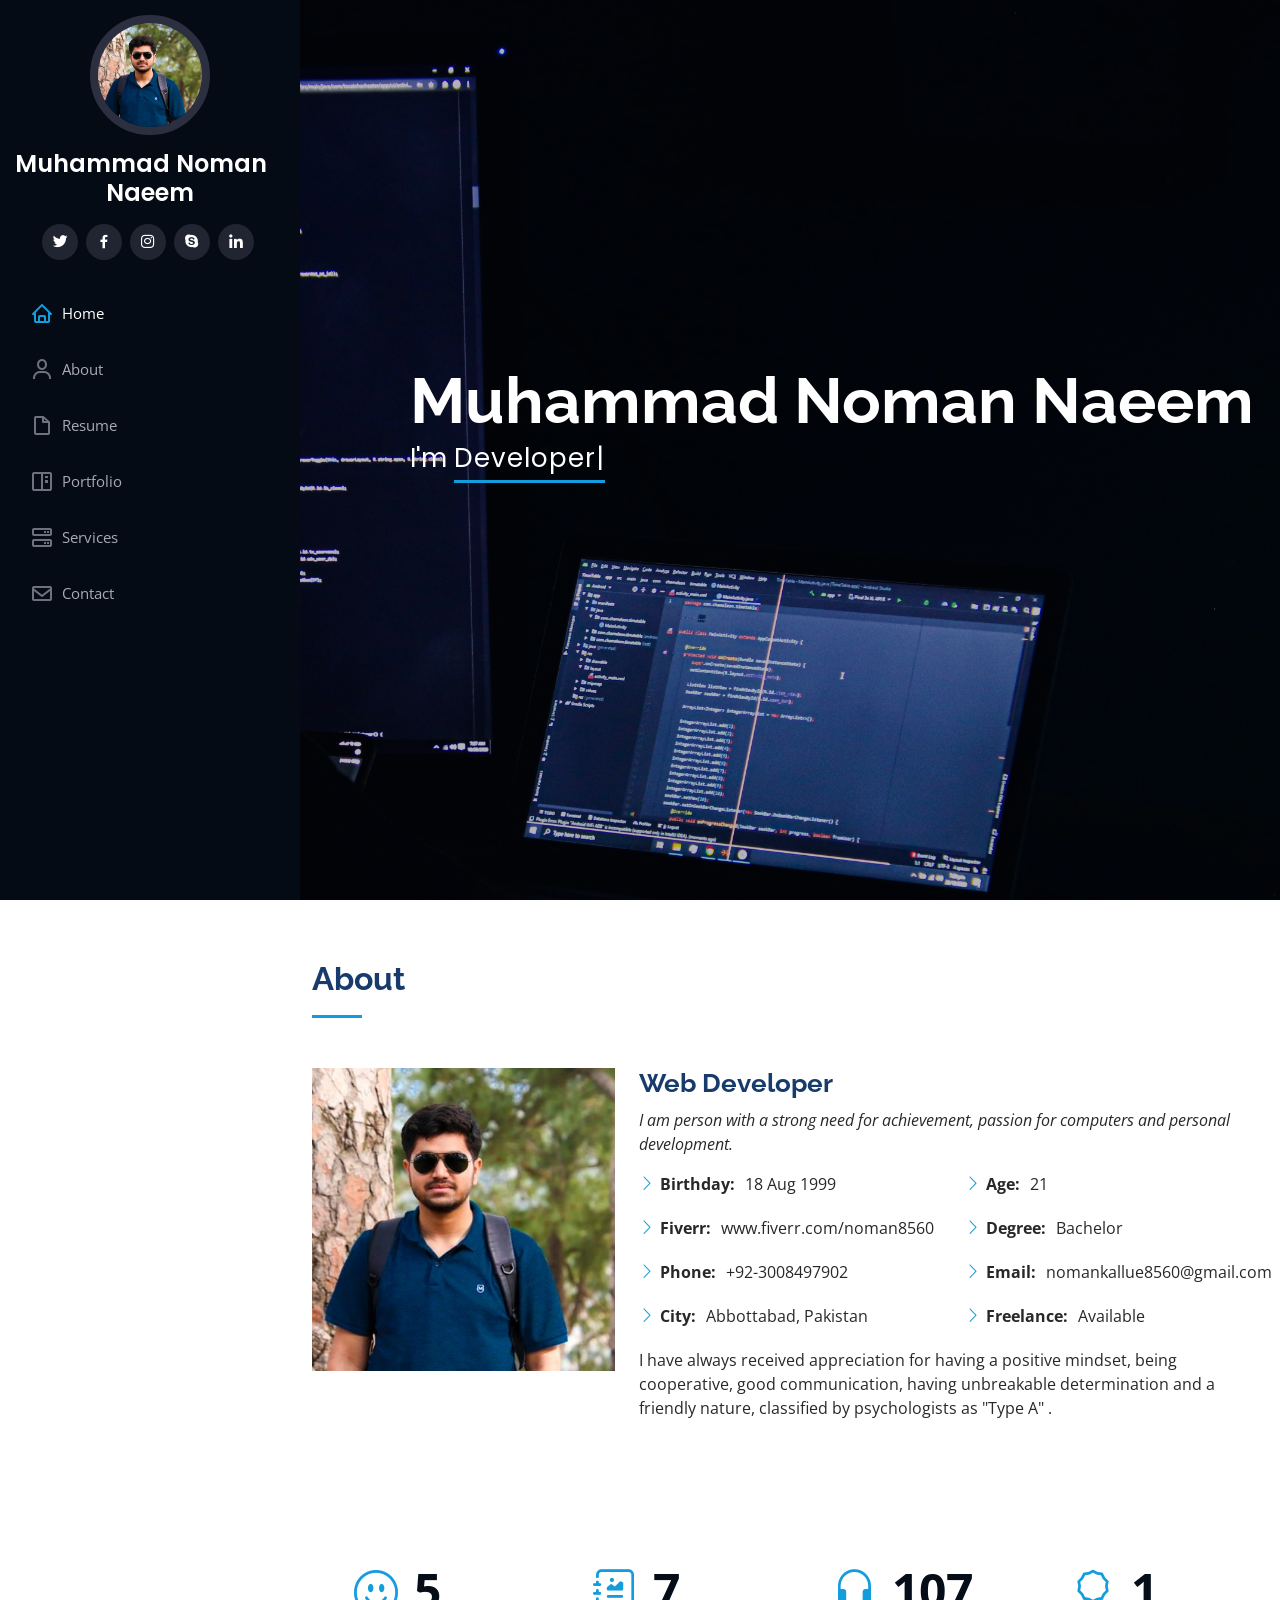
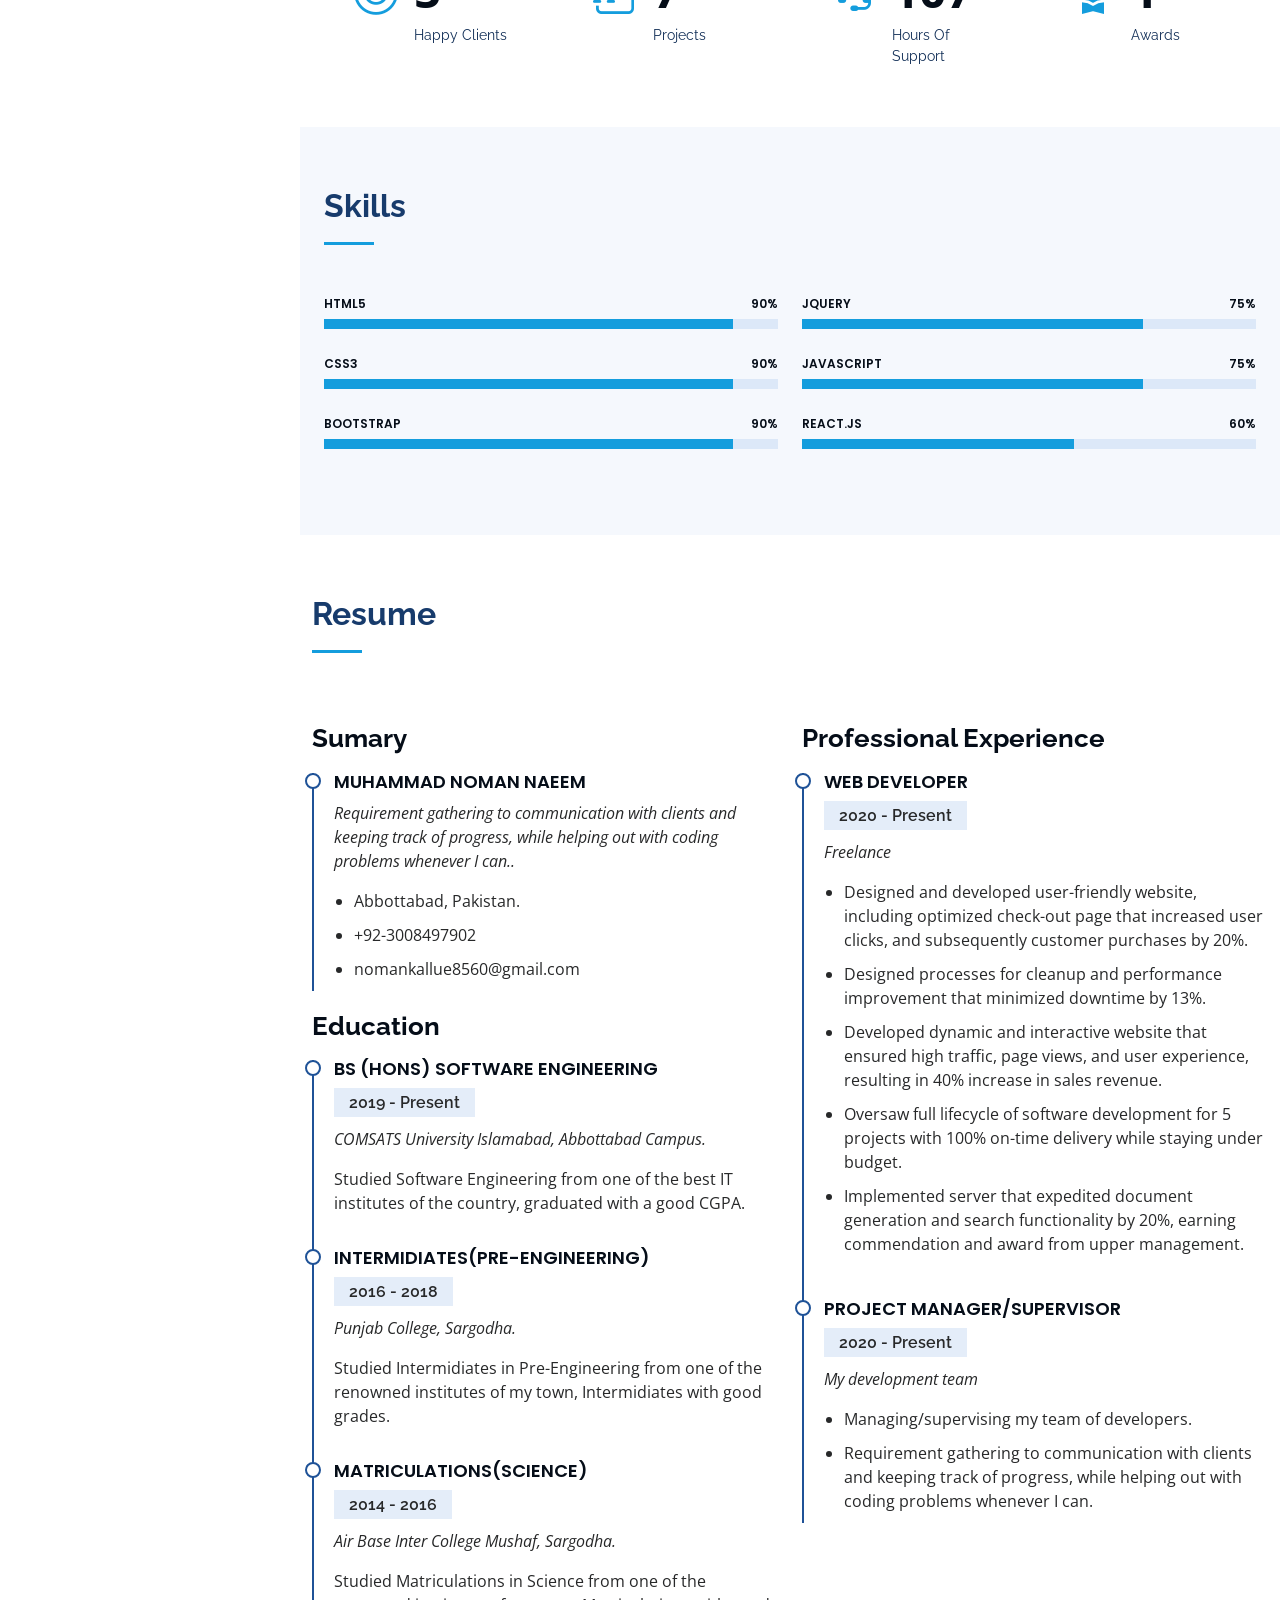
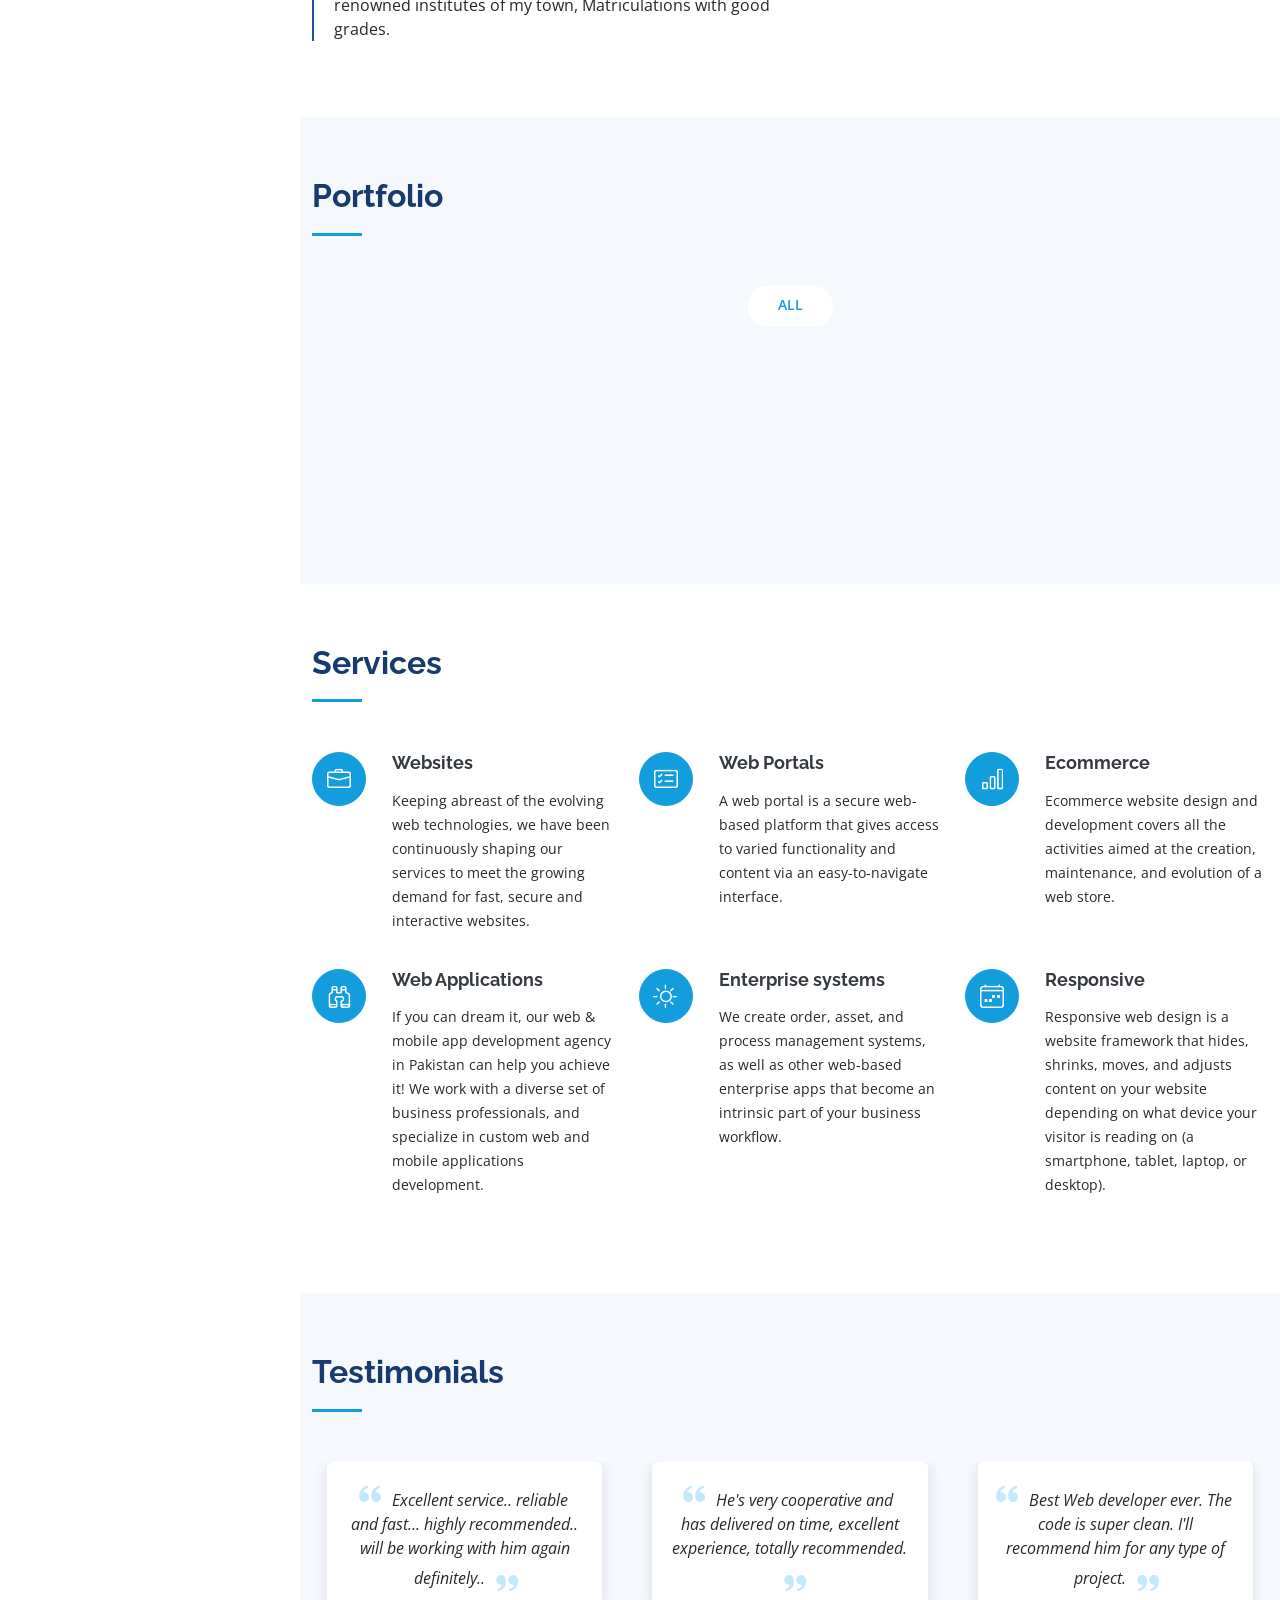
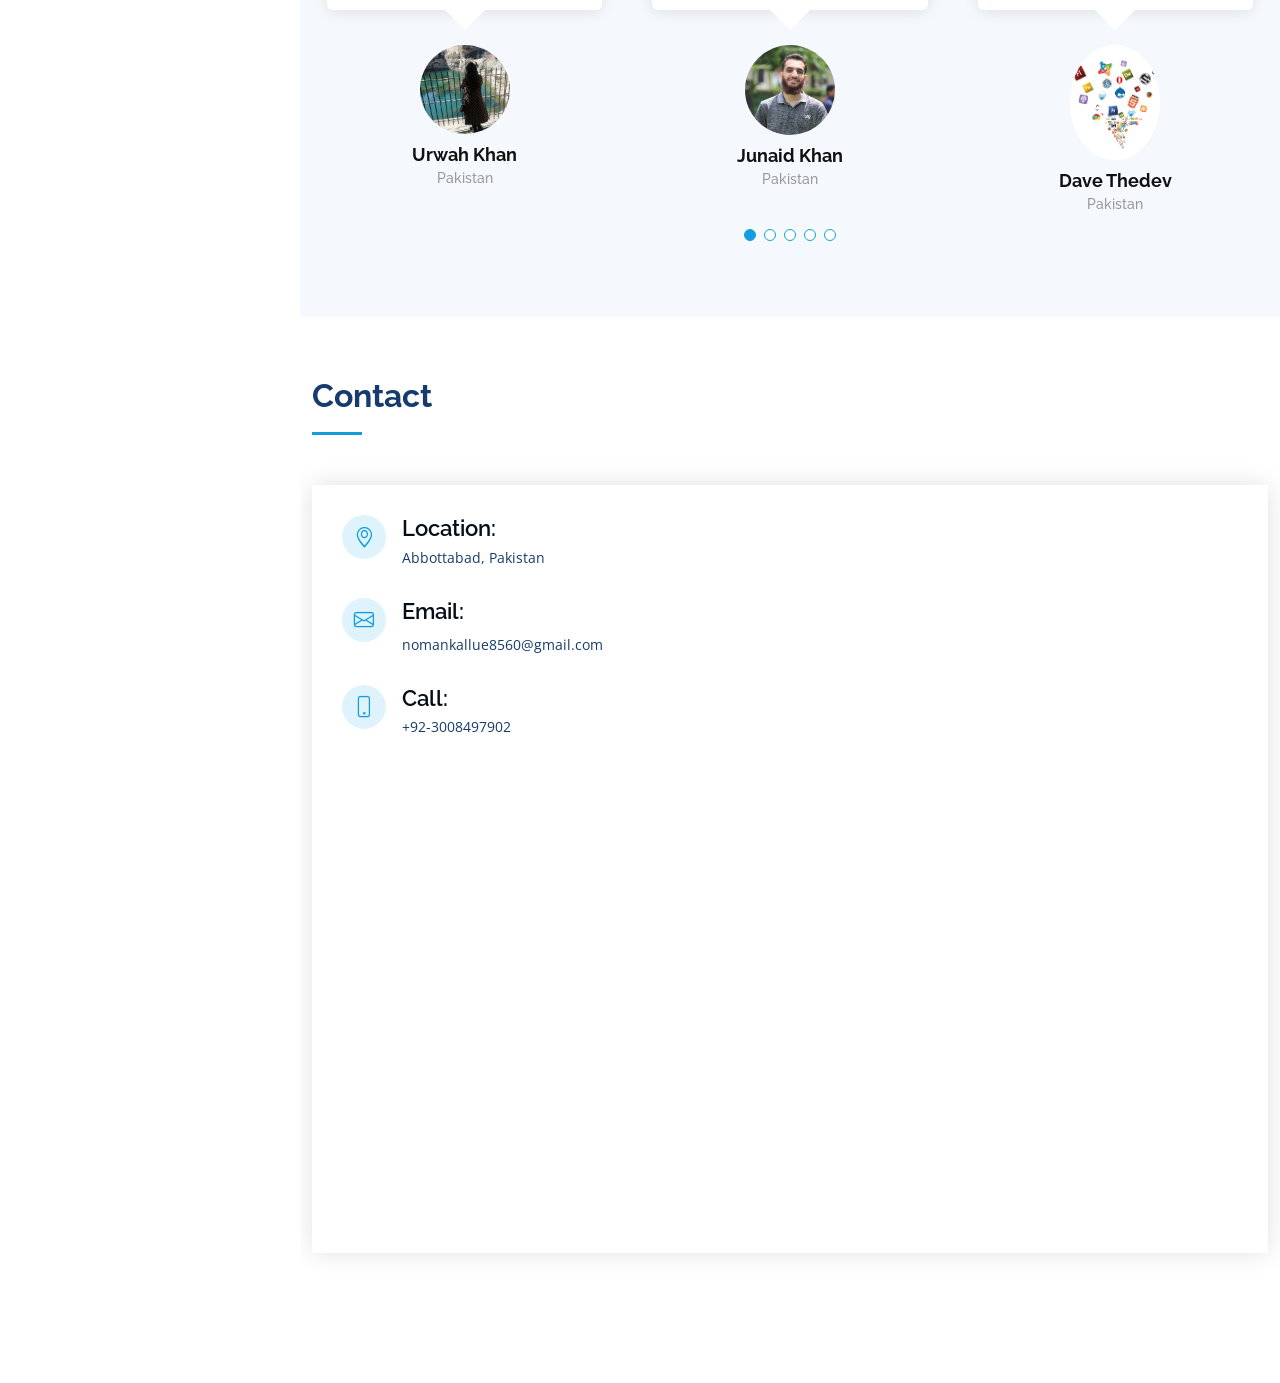
==== index.html @ ac36486e "Initial Stage" ====
<!DOCTYPE html>
<html lang="en">

<head>
  <meta charset="utf-8">
  <meta content="width=device-width, initial-scale=1.0" name="viewport">

  <title>Noman Portfolio</title>
  <meta content="" name="description">
  <meta content="" name="keywords">

  <!-- Favicons -->
  <link href="assets/img/profile-img.jpg" rel="icon">


  <!-- Google Fonts -->
  <link href="https://fonts.googleapis.com/css?family=Open+Sans:300,300i,400,400i,600,600i,700,700i|Raleway:300,300i,400,400i,500,500i,600,600i,700,700i|Poppins:300,300i,400,400i,500,500i,600,600i,700,700i" rel="stylesheet">

  <!-- Vendor CSS Files -->
  <link href="assets/vendor/aos/aos.css" rel="stylesheet">
  <link href="assets/vendor/bootstrap/css/bootstrap.min.css" rel="stylesheet">
  <link href="assets/vendor/bootstrap-icons/bootstrap-icons.css" rel="stylesheet">
  <link href="assets/vendor/boxicons/css/boxicons.min.css" rel="stylesheet">
  <link href="assets/vendor/glightbox/css/glightbox.min.css" rel="stylesheet">
  <link href="assets/vendor/swiper/swiper-bundle.min.css" rel="stylesheet">

  <!-- Template Main CSS File -->
  <link href="assets/css/style.css" rel="stylesheet">

  <!-- =======================================================
  * Template Name: iPortfolio - v3.1.0
  * Template URL: https://bootstrapmade.com/iportfolio-bootstrap-portfolio-websites-template/
  * Author: BootstrapMade.com
  * License: https://bootstrapmade.com/license/
  ======================================================== -->
</head>

<body>

  <!-- ======= Mobile nav toggle button ======= -->
  <i class="bi bi-list mobile-nav-toggle d-xl-none"></i>

  <!-- ======= Header ======= -->
  <header id="header">
    <div class="d-flex flex-column">

      <div class="profile">
        <img src="assets/img/profile-img.jpg" alt="" class="img-fluid rounded-circle">
        <h1 class="text-light"><a href="index.html">Muhammad Noman Naeem</a></h1>
        <div class="social-links mt-3 text-center">
          <a href="#" class="twitter"><i class="bx bxl-twitter"></i></a>
          <a href="#" class="facebook"><i class="bx bxl-facebook"></i></a>
          <a href="#" class="instagram"><i class="bx bxl-instagram"></i></a>
          <a href="#" class="google-plus"><i class="bx bxl-skype"></i></a>
          <a href="" class="linkedin"><i class="bx bxl-linkedin"></i></a>
        </div>
      </div>

      <nav id="navbar" class="nav-menu navbar">
        <ul>
          <li><a href="#hero" class="nav-link scrollto active"><i class="bx bx-home"></i> <span>Home</span></a></li>
          <li><a href="#about" class="nav-link scrollto"><i class="bx bx-user"></i> <span>About</span></a></li>
          <li><a href="#resume" class="nav-link scrollto"><i class="bx bx-file-blank"></i> <span>Resume</span></a></li>
          <li><a href="#portfolio" class="nav-link scrollto"><i class="bx bx-book-content"></i> <span>Portfolio</span></a></li>
          <li><a href="#services" class="nav-link scrollto"><i class="bx bx-server"></i> <span>Services</span></a></li>
          <li><a href="#contact" class="nav-link scrollto"><i class="bx bx-envelope"></i> <span>Contact</span></a></li>
        </ul>
      </nav><!-- .nav-menu -->
    </div>
  </header><!-- End Header -->

  <!-- ======= Hero Section ======= -->
  <section id="hero" class="d-flex flex-column justify-content-center align-items-center">
    <div id="mar" class="hero-container" data-aos="fade-in">
      <h1>Muhammad Noman Naeem</h1>
      <p>I'm <span class="typed" data-typed-items=" Developer,  Freelancer,  Designer"></span></p>
    </div>
  </section><!-- End Hero -->

  <main id="main">

    <!-- ======= About Section ======= -->
    <section id="about" class="about">
      <div class="container">

        <div class="section-title">
          <h2>About</h2>
          <p></p>
        </div>

        <div class="row">
          <div class="col-lg-4" data-aos="fade-right">
            <img src="assets/img/profile-img.jpg" class="img-fluid" alt="">
          </div>
          <div class="col-lg-8 pt-4 pt-lg-0 content" data-aos="fade-left">
            <h3> Web Developer</h3>
            <p class="fst-italic">
            I am person with a strong need for achievement, passion for computers and personal development.</p>
            <div class="row">
              <div class="col-lg-6">
                <ul>
                  <li><i class="bi bi-chevron-right"></i> <strong>Birthday:</strong> <span>18 Aug 1999</span></li>
                  <li><i class="bi bi-chevron-right"></i> <strong>Fiverr:</strong> <span>www.fiverr.com/noman8560</span></li>
                  <li><i class="bi bi-chevron-right"></i> <strong>Phone:</strong> <span>+92-3008497902</span></li>
                  <li><i class="bi bi-chevron-right"></i> <strong>City:</strong> <span>Abbottabad, Pakistan</span></li>
                </ul>
              </div>
              <div class="col-lg-6">
                <ul>
                  <li><i class="bi bi-chevron-right"></i> <strong>Age:</strong> <span>21</span></li>
                  <li><i class="bi bi-chevron-right"></i> <strong>Degree:</strong> <span>Bachelor</span></li>
                  <li><i class="bi bi-chevron-right"></i> <strong>Email:</strong> <span>nomankallue8560@gmail.com</span></li>
                  <li><i class="bi bi-chevron-right"></i> <strong>Freelance:</strong> <span>Available</span></li>
                </ul>
              </div>
            </div>
            <p>
            I have always received appreciation for having a positive mindset, being cooperative, good communication, having unbreakable determination and a friendly nature, classified by psychologists as "Type A" .</p>
          </div>
        </div>

      </div>
    </section><!-- End About Section -->

    <!-- ======= Facts Section ======= -->
    <section id="facts" class="facts">
      <div class="container">

        <!-- <div class="section-title">
          <h2>Facts</h2>
          <p>Magnam dolores commodi suscipit. Necessitatibus eius consequatur ex aliquid fuga eum quidem. Sit sint consectetur velit. Quisquam quos quisquam cupiditate. Et nemo qui impedit suscipit alias ea. Quia fugiat sit in iste officiis commodi quidem hic quas.</p>
        </div> -->

        <!-- ======= Counts ======= -->
  <div class="counts container">

    <div class="row">

      <div class="col-lg-3 col-md-6">
        <div class="count-box">
          <i class="bi bi-emoji-smile"></i>
          <span data-purecounter-start="0" data-purecounter-end="5" data-purecounter-duration="1" class="purecounter"></span>
          <p>Happy Clients</p>
        </div>
      </div>

      <div class="col-lg-3 col-md-6 mt-5 mt-md-0">
        <div class="count-box">
          <i class="bi bi-journal-richtext"></i>
          <span data-purecounter-start="0" data-purecounter-end="7" data-purecounter-duration="1" class="purecounter"></span>
          <p>Projects</p>
        </div>
      </div>

      <div class="col-lg-3 col-md-6 mt-5 mt-lg-0">
        <div class="count-box">
          <i class="bi bi-headset"></i>
          <span data-purecounter-start="0" data-purecounter-end="107" data-purecounter-duration="1" class="purecounter"></span>
          <p>Hours Of Support</p>
        </div>
      </div>

      <div class="col-lg-3 col-md-6 mt-5 mt-lg-0">
        <div class="count-box">
          <i class="bi bi-award"></i>
          <span data-purecounter-start="0" data-purecounter-end="1" data-purecounter-duration="1" class="purecounter"></span>
          <p>Awards</p>
        </div>
      </div>

    </div>

  </div><!-- End Counts -->

      </div>
    </section><!-- End Facts Section -->

    <!-- ======= Skills Section ======= -->
    <section id="skills" class="skills section-bg">
      <div class="container">


        <div class="skills container">

      <div class="section-title">
        <h2>Skills</h2>
      </div>

      <div class="row skills-content">

        <div class="col-lg-6">

          <div class="progress">
            <span class="skill">HTML5 <i class="val">90%</i></span>
            <div class="progress-bar-wrap">
              <div class="progress-bar" role="progressbar" aria-valuenow="90" aria-valuemin="0" aria-valuemax="100"></div>
            </div>
          </div>

          <div class="progress">
            <span class="skill">CSS3 <i class="val">90%</i></span>
            <div class="progress-bar-wrap">
              <div class="progress-bar" role="progressbar" aria-valuenow="90" aria-valuemin="0" aria-valuemax="100"></div>
            </div>
          </div>

          <div class="progress">
            <span class="skill">Bootstrap <i class="val">90%</i></span>
            <div class="progress-bar-wrap">
              <div class="progress-bar" role="progressbar" aria-valuenow="90" aria-valuemin="0" aria-valuemax="100"></div>
            </div>
          </div>




        </div>

        <div class="col-lg-6">

          <div class="progress">
            <span class="skill">jQuery <i class="val">75%</i></span>
            <div class="progress-bar-wrap">
              <div class="progress-bar" role="progressbar" aria-valuenow="75" aria-valuemin="0" aria-valuemax="100"></div>
            </div>
          </div>


          <div class="progress">
            <span class="skill">Javascript <i class="val">75%</i></span>
            <div class="progress-bar-wrap">
              <div class="progress-bar" role="progressbar" aria-valuenow="75" aria-valuemin="0" aria-valuemax="100"></div>
            </div>
          </div>


          <div class="progress">
            <span class="skill">React.JS <i class="val">60%</i></span>
            <div class="progress-bar-wrap">
              <div class="progress-bar" role="progressbar" aria-valuenow="60" aria-valuemin="0" aria-valuemax="100"></div>
            </div>
          </div>


        </div>

      </div>

    </div><!-- End Skills -->

      </div>
    </section><!-- End Skills Section -->

    <!-- ======= Resume Section ======= -->
    <section id="resume" class="resume">
      <div class="container">

        <div class="section-title">
          <h2>Resume</h2>
          </div>

        <div class="row">
          <div class="col-lg-6" data-aos="fade-up">
            <h3 class="resume-title">Sumary</h3>
            <div class="resume-item pb-0">
              <h4>Muhammad Noman Naeem</h4>
              <p><em>Requirement gathering to communication with clients and keeping track of progress, while helping out with coding problems whenever I can..</em></p>
              <ul>
                <li>Abbottabad, Pakistan.</li>
                <li>+92-3008497902</li>
                <li>nomankallue8560@gmail.com</li>
              </ul>
            </div>

            <h3 class="resume-title">Education</h3>
            <div class="resume-item">
              <h4>BS (HONS) SOFTWARE ENGINEERING</h4>
              <h5>2019 - Present</h5>
              <p><em>COMSATS University Islamabad, Abbottabad Campus.</em></p>
              <p>Studied Software Engineering from one of the best IT institutes of the country, graduated with a good CGPA.</p>
            </div>
            <div class="resume-item">
              <h4>INTERMIDIATES(PRE-ENGINEERING)</h4>
              <h5>2016 - 2018</h5>
              <p><em>Punjab College, Sargodha.</em></p>
              <p>Studied Intermidiates in Pre-Engineering from one of the renowned institutes of my town, Intermidiates with good grades.</p>
            </div>
            <div class="resume-item">
              <h4>MATRICULATIONS(SCIENCE)</h4>
              <h5>2014 - 2016</h5>
              <p><em>Air Base Inter College Mushaf, Sargodha.</em></p>
              <p>Studied Matriculations in Science from one of the renowned institutes of my town, Matriculations with good grades.</p>
            </div>
          </div>
          <div class="col-lg-6" data-aos="fade-up" data-aos-delay="100">
            <h3 class="resume-title">Professional Experience</h3>
            <div class="resume-item">
              <h4>Web Developer</h4>
              <h5>2020 - Present</h5>
              <p><em>Freelance </em></p>
              <ul>
                <li>Designed and developed user-friendly website, including optimized check-out page that increased user clicks, and subsequently customer purchases by 20%.</li>
                <li> Designed processes for cleanup and performance improvement that minimized downtime by 13%.</li>
                <li>Developed dynamic and interactive website that ensured high traffic, page views, and user experience, resulting in 40% increase in sales revenue.</li>
                <li>Oversaw full lifecycle of software development for 5 projects with 100% on-time delivery while staying under budget.</li>
                <li> Implemented server that expedited document generation and search functionality by 20%, earning commendation and award from upper management.</li>
              </ul>
            </div>
            <div class="resume-item">
              <h4>PROJECT MANAGER/SUPERVISOR</h4>
              <h5>2020 - Present</h5>
              <p><em>My development team</em></p>
              <ul>
                <li>Managing/supervising my team of developers.</li>
                <li>Requirement gathering to communication with clients and keeping track of progress, while helping out with coding problems whenever I can.</li>

              </ul>
            </div>
          </div>
        </div>

      </div>
    </section><!-- End Resume Section -->

    <!-- ======= Portfolio Section ======= -->
    <section id="portfolio" class="portfolio section-bg">
      <div class="container">

        <div class="section-title">
          <h2>Portfolio</h2>
        </div>

        <div class="row" data-aos="fade-up">
          <div class="col-lg-12 d-flex justify-content-center">
            <ul id="portfolio-flters">
              <li data-filter="*" class="filter-active">All</li>
            </ul>
          </div>
        </div>

        <div class="row portfolio-container" data-aos="fade-up" data-aos-delay="100">

          <div class="col-lg-4 col-md-6 portfolio-item filter-app">
            <div class="portfolio-wrap">
              <img src="assets/img/portfolio/portfolio-1.jpg" class="img-fluid" alt="">
              <div class="portfolio-links">
                <a href="assets/img/portfolio/portfolio-1.jpg" data-gallery="portfolioGallery" class="portfolio-lightbox" title="App 1"><i class="bx bx-plus"></i></a>
                <a href="portfolio-details.html" title="More Details"><i class="bx bx-link"></i></a>
              </div>
            </div>
          </div>

          <div class="col-lg-4 col-md-6 portfolio-item filter-web">
            <div class="portfolio-wrap">
              <img src="assets/img/portfolio/portfolio-2.jpg" class="img-fluid" alt="">
              <div class="portfolio-links">
                <a href="assets/img/portfolio/portfolio-2.jpg" data-gallery="portfolioGallery" class="portfolio-lightbox" title="Web 3"><i class="bx bx-plus"></i></a>
                <a href="portfolio-details.html" title="More Details"><i class="bx bx-link"></i></a>
              </div>
            </div>
          </div>

          <div class="col-lg-4 col-md-6 portfolio-item filter-app">
            <div class="portfolio-wrap">
              <img src="assets/img/portfolio/portfolio-3.jpg" class="img-fluid" alt="">
              <div class="portfolio-links">
                <a href="assets/img/portfolio/portfolio-3.jpg" data-gallery="portfolioGallery" class="portfolio-lightbox" title="App 2"><i class="bx bx-plus"></i></a>
                <a href="portfolio-details.html" title="More Details"><i class="bx bx-link"></i></a>
              </div>
            </div>
          </div>

          <div class="col-lg-4 col-md-6 portfolio-item filter-card">
            <div class="portfolio-wrap">
              <img src="assets/img/portfolio/portfolio-4.jpg" class="img-fluid" alt="">
              <div class="portfolio-links">
                <a href="assets/img/portfolio/portfolio-4.jpg" data-gallery="portfolioGallery" class="portfolio-lightbox" title="Card 2"><i class="bx bx-plus"></i></a>
                <a href="portfolio-details.html" title="More Details"><i class="bx bx-link"></i></a>
              </div>
            </div>
          </div>

          <div class="col-lg-4 col-md-6 portfolio-item filter-web">
            <div class="portfolio-wrap">
              <img src="assets/img/portfolio/portfolio-5.jpg" class="img-fluid" alt="">
              <div class="portfolio-links">
                <a href="assets/img/portfolio/portfolio-5.jpg" data-gallery="portfolioGallery" class="portfolio-lightbox" title="Web 2"><i class="bx bx-plus"></i></a>
                <a href="portfolio-details.html" title="More Details"><i class="bx bx-link"></i></a>
              </div>
            </div>
          </div>

          <div class="col-lg-4 col-md-6 portfolio-item filter-app">
            <div class="portfolio-wrap">
              <img src="assets/img/portfolio/portfolio-6.jpg" class="img-fluid" alt="">
              <div class="portfolio-links">
                <a href="assets/img/portfolio/portfolio-6.jpg" data-gallery="portfolioGallery" class="portfolio-lightbox" title="App 3"><i class="bx bx-plus"></i></a>
                <a href="portfolio-details.html" title="More Details"><i class="bx bx-link"></i></a>
              </div>
            </div>
          </div>

          <div class="col-lg-4 col-md-6 portfolio-item filter-card">
            <div class="portfolio-wrap">
              <img src="assets/img/portfolio/portfolio-7.jpg" class="img-fluid" alt="">
              <div class="portfolio-links">
                <a href="assets/img/portfolio/portfolio-7.jpg" data-gallery="portfolioGallery" class="portfolio-lightbox" title="Card 1"><i class="bx bx-plus"></i></a>
                <a href="portfolio-details.html" title="More Details"><i class="bx bx-link"></i></a>
              </div>
            </div>
          </div>

          <div class="col-lg-4 col-md-6 portfolio-item filter-card">
            <div class="portfolio-wrap">
              <img src="assets/img/portfolio/portfolio-8.jpg" class="img-fluid" alt="">
              <div class="portfolio-links">
                <a href="assets/img/portfolio/portfolio-8.jpg" data-gallery="portfolioGallery" class="portfolio-lightbox" title="Card 3"><i class="bx bx-plus"></i></a>
                <a href="portfolio-details.html" title="More Details"><i class="bx bx-link"></i></a>
              </div>
            </div>
          </div>

          <div class="col-lg-4 col-md-6 portfolio-item filter-web">
            <div class="portfolio-wrap">
              <img src="assets/img/portfolio/portfolio-9.jpg" class="img-fluid" alt="">
              <div class="portfolio-links">
                <a href="assets/img/portfolio/portfolio-9.jpg" data-gallery="portfolioGallery" class="portfolio-lightbox" title="Web 3"><i class="bx bx-plus"></i></a>
                <a href="portfolio-details.html" title="More Details"><i class="bx bx-link"></i></a>
              </div>
            </div>
          </div>

        </div>

      </div>
    </section><!-- End Portfolio Section -->




    <!-- ======= Services Section ======= -->
    <section id="services" class="services">
      <div class="container">

        <div class="section-title">
          <h2>Services</h2>
            </div>

        <div class="row">
          <div class="col-lg-4 col-md-6 icon-box" data-aos="fade-up">
            <div class="icon"><i class="bi bi-briefcase"></i></div>
            <h4 class="title"><a href="">Websites</a></h4>
            <p class="description">Keeping abreast of the evolving web technologies, we have been continuously shaping our services to meet the growing demand for fast, secure and interactive websites.</p>
          </div>
          <div class="col-lg-4 col-md-6 icon-box" data-aos="fade-up" data-aos-delay="100">
            <div class="icon"><i class="bi bi-card-checklist"></i></div>
            <h4 class="title"><a href="">Web Portals</a></h4>
            <p class="description">A web portal is a secure web-based platform that gives access to varied functionality and content via an easy-to-navigate interface.</p>
          </div>
          <div class="col-lg-4 col-md-6 icon-box" data-aos="fade-up" data-aos-delay="200">
            <div class="icon"><i class="bi bi-bar-chart"></i></div>
            <h4 class="title"><a href="">Ecommerce</a></h4>
            <p class="description">Ecommerce website design and development covers all the activities aimed at the creation, maintenance, and evolution of a web store.</p>
          </div>
          <div class="col-lg-4 col-md-6 icon-box" data-aos="fade-up" data-aos-delay="300">
            <div class="icon"><i class="bi bi-binoculars"></i></div>
            <h4 class="title"><a href="">Web Applications</a></h4>
            <p class="description">If you can dream it, our web & mobile app development agency in Pakistan can help you achieve it! We work with a diverse set of business professionals, and specialize in custom web and mobile applications development.</p>
          </div>
          <div class="col-lg-4 col-md-6 icon-box" data-aos="fade-up" data-aos-delay="400">
            <div class="icon"><i class="bi bi-brightness-high"></i></div>
            <h4 class="title"><a href="">Enterprise systems</a></h4>
            <p class="description">We create order, asset, and process management systems, as well as other web-based enterprise apps that become an intrinsic part of your business workflow.</p>
          </div>
          <div class="col-lg-4 col-md-6 icon-box" data-aos="fade-up" data-aos-delay="500">
            <div class="icon"><i class="bi bi-calendar4-week"></i></div>
            <h4 class="title"><a href="">Responsive</a></h4>
            <p class="description">Responsive web design is a website framework that hides, shrinks, moves, and adjusts content on your website depending on what device your visitor is reading on (a smartphone, tablet, laptop, or desktop).</p>
          </div>
        </div>


      </div>
    </section><!-- End Services Section -->

    <!-- ======= Testimonials Section ======= -->
    <section id="testimonials" class="testimonials section-bg">
      <div class="container">

        <div class="section-title">
          <h2>Testimonials</h2>
          </div>

        <div class="testimonials-slider swiper-container" data-aos="fade-up" data-aos-delay="100">
          <div class="swiper-wrapper">

            <div class="swiper-slide">
              <div class="testimonial-item" data-aos="fade-up">
                <p>
                  <i class="bx bxs-quote-alt-left quote-icon-left"></i>
                Excellent service.. reliable and fast... highly recommended.. will be working with him again definitely..
                  <i class="bx bxs-quote-alt-right quote-icon-right"></i>
                </p>
                <img src="assets/img/testimonials/testimonials-1.jpeg" class="testimonial-img" alt="">
                <h3>Urwah Khan</h3>
                <h4>Pakistan</h4>
              </div>
            </div><!-- End testimonial item -->

            <div class="swiper-slide">
              <div class="testimonial-item" data-aos="fade-up" data-aos-delay="100">
                <p>
                  <i class="bx bxs-quote-alt-left quote-icon-left"></i>
                  He's very cooperative and has delivered on time, excellent experience, totally recommended.
                  <i class="bx bxs-quote-alt-right quote-icon-right"></i>
                </p>
                <img src="assets/img/testimonials/testimonials-2.jpg" class="testimonial-img" alt="">
                <h3>Junaid Khan</h3>
                <h4>Pakistan</h4>
              </div>
            </div><!-- End testimonial item -->

            <div class="swiper-slide">
              <div class="testimonial-item" data-aos="fade-up" data-aos-delay="200">
                <p>
                  <i class="bx bxs-quote-alt-left quote-icon-left"></i>
                  Best Web developer ever. The code is super clean. I'll recommend him for any type of project.
                  <i class="bx bxs-quote-alt-right quote-icon-right"></i>
                </p>
                <img src="assets/img/testimonials/testimonials-3.png" class="testimonial-img" alt="">
                <h3>Dave Thedev</h3>
                <h4>Pakistan</h4>
              </div>
            </div><!-- End testimonial item -->

            <div class="swiper-slide">
              <div class="testimonial-item" data-aos="fade-up" data-aos-delay="300">
                <p>
                  <i class="bx bxs-quote-alt-left quote-icon-left"></i>
                  Excellent work and communication. I recommend it to anyone.
                  <i class="bx bxs-quote-alt-right quote-icon-right"></i>
                </p>
                <img src="assets/img/testimonials/testimonials-4.jpg" class="testimonial-img" alt="">
                <h3>Dasuncool</h3>
                <h4>Srilanka</h4>
              </div>
            </div><!-- End testimonial item -->

            <div class="swiper-slide">
              <div class="testimonial-item" data-aos="fade-up" data-aos-delay="400">
                <p>
                  <i class="bx bxs-quote-alt-left quote-icon-left"></i>
                  I am very satisfied with noman8560 job customizing my web designs. Perfect developer thanks a lot.
                  <i class="bx bxs-quote-alt-right quote-icon-right"></i>
                </p>
                <img src="assets/img/testimonials/testimonials-5.jpg" class="testimonial-img" alt="">
                <h3>shapeoneapp</h3>
                <h4>Brazil</h4>
              </div>
            </div><!-- End testimonial item -->

          </div>
          <div class="swiper-pagination"></div>
        </div>

      </div>
    </section><!-- End Testimonials Section -->

    <!-- ======= Contact Section ======= -->
    <section id="contact" class="contact">
      <div class="container">

        <div class="section-title">
          <h2>Contact</h2>
          </div>

        <div class="row" data-aos="fade-in">

          <div class="col-lg-12 d-flex align-items-stretch">
            <div class="info">
              <div class="address">
                <i class="bi bi-geo-alt"></i>
                <h4>Location:</h4>
                <p>Abbottabad, Pakistan</p>
              </div>

              <div class="email">
                <i class="bi bi-envelope"></i>
                <h4>Email:</h4>
                <p>nomankallue8560@gmail.com</p>
              </div>

              <div class="phone">
                <i class="bi bi-phone"></i>
                <h4>Call:</h4>
                <p>+92-3008497902</p>
              </div>

            <iframe src="https://www.google.com/maps/embed?pb=!1m18!1m12!1m3!1d3299.945295103161!2d73.24126301470345!3d34.19887411743701!2m3!1f0!2f0!3f0!3m2!1i1024!2i768!4f13.1!3m3!1m2!1s0x38de304446d9297f%3A0xe744bea4e9033b92!2sCOMSATS%20University%20Islamabad%20-%20Abbottabad%20Campus!5e0!3m2!1sen!2s!4v1618513655851!5m2!1sen!2s" width="950" height="450" style="border:0;" allowfullscreen="" loading="lazy"></iframe>
            </div>

          </div>

      </div>
    </section><!-- End Contact Section -->

  </main><!-- End #main -->


<a href="https://wa.link/pbfdty"><img src="assets/img/whatsapp.png" class="back-to-top d-flex align-items-center justify-content-center" alt=""></a>


  <!-- Vendor JS Files -->
  <script src="assets/vendor/aos/aos.js"></script>
  <script src="assets/vendor/bootstrap/js/bootstrap.bundle.min.js"></script>
  <script src="assets/vendor/glightbox/js/glightbox.min.js"></script>
  <script src="assets/vendor/isotope-layout/isotope.pkgd.min.js"></script>
  <script src="assets/vendor/php-email-form/validate.js"></script>
  <script src="assets/vendor/purecounter/purecounter.js"></script>
  <script src="assets/vendor/swiper/swiper-bundle.min.js"></script>
  <script src="assets/vendor/typed.js/typed.min.js"></script>
  <script src="assets/vendor/waypoints/noframework.waypoints.js"></script>

  <!-- Template Main JS File -->
  <script src="assets/js/main.js"></script>

</body>

</html>
---- assets/css/style.css ----
/**
* Template Name: iPortfolio - v3.1.0
* Template URL: https://bootstrapmade.com/iportfolio-bootstrap-portfolio-websites-template/
* Author: BootstrapMade.com
* License: https://bootstrapmade.com/license/
*/

/*--------------------------------------------------------------
# General
--------------------------------------------------------------*/
body {
  font-family: "Open Sans", sans-serif;
  color: #272829;
}

a {
  color: #149ddd;
  text-decoration: none;
}

a:hover {
  color: #37b3ed;
  text-decoration: none;
}

h1, h2, h3, h4, h5, h6 {
  font-family: "Raleway", sans-serif;
}

/*--------------------------------------------------------------
# Back to top button
--------------------------------------------------------------*/
.back-to-top {
  position: fixed;
  visibility: hidden;
  opacity: 0;
  right: 15px;
  bottom: 15px;
  z-index: 996;
  background: #149ddd;
  width: 40px;
  height: 40px;
  border-radius: 50px;
  transition: all 0.4s;
}

.back-to-top i {
  font-size: 28px;
  color: #fff;
  line-height: 0;
}

.back-to-top:hover {
  background: #2eafec;
  color: #fff;
}

.back-to-top.active {
  visibility: visible;
  opacity: 1;
}

/*--------------------------------------------------------------
# Header
--------------------------------------------------------------*/
#header {
  position: fixed;
  top: 0;
  left: 0;
  bottom: 0;
  width: 300px;
  transition: all ease-in-out 0.5s;
  z-index: 9997;
  transition: all 0.5s;
  padding: 0 15px;
  background: #040b14;
  overflow-y: auto;
}

#header .profile img {
  margin: 15px auto;
  display: block;
  width: 120px;
  border: 8px solid #2c2f3f;
}

#header .profile h1 {
  font-size: 24px;
  margin: 0;
  padding: 0;
  font-weight: 600;
  -moz-text-align-last: center;
  text-align-last: center;
  font-family: "Poppins", sans-serif;
}

#header .profile h1 a, #header .profile h1 a:hover {
  color: #fff;
  text-decoration: none;
}

#header .profile .social-links a {
  font-size: 18px;
  display: inline-block;
  background: #212431;
  color: #fff;
  line-height: 1;
  padding: 8px 0;
  margin-right: 4px;
  border-radius: 50%;
  text-align: center;
  width: 36px;
  height: 36px;
  transition: 0.3s;
}

#header .profile .social-links a:hover {
  background: #149ddd;
  color: #fff;
  text-decoration: none;
}

#main {
  margin-left: 300px;
}

@media (max-width: 1199px) {
  #header {
    left: -300px;
  }
  #main {
    margin-left: 0;
  }
}

/*--------------------------------------------------------------
# Navigation Menu
--------------------------------------------------------------*/
/* Desktop Navigation */
.nav-menu {
  padding: 30px 0 0 0;
}

.nav-menu * {
  margin: 0;
  padding: 0;
  list-style: none;
}

.nav-menu > ul > li {
  position: relative;
  white-space: nowrap;
}

.nav-menu a {
  display: flex;
  align-items: center;
  color: #a8a9b4;
  padding: 12px 15px;
  margin-bottom: 8px;
  transition: 0.3s;
  font-size: 15px;
}

.nav-menu a i {
  font-size: 24px;
  padding-right: 8px;
  color: #6f7180;
}

.nav-menu a:hover, .nav-menu .active, .nav-menu li:hover > a {
  text-decoration: none;
  color: #fff;
}

.nav-menu a:hover i, .nav-menu .active i, .nav-menu li:hover > a i {
  color: #149ddd;
}

/* Mobile Navigation */
.mobile-nav-toggle {
  position: fixed;
  right: 15px;
  top: 15px;
  z-index: 9998;
  border: 0;
  font-size: 24px;
  transition: all 0.4s;
  outline: none !important;
  background-color: #149ddd;
  color: #fff;
  width: 40px;
  height: 40px;
  display: inline-flex;
  align-items: center;
  justify-content: center;
  line-height: 0;
  border-radius: 50px;
  cursor: pointer;
}

.mobile-nav-active {
  overflow: hidden;
}

.mobile-nav-active #header {
  left: 0;
}

/*--------------------------------------------------------------
# Hero Section
--------------------------------------------------------------*/
#mar
{
    margin-left: 30%;
}
#hero {
  width: 100%;
  height: 100vh;
  background: url("../img/back.jpg") top center;
  background-size: cover;
}

#hero:before {
  content: "";
  background: rgba(5, 13, 24, 0.3);
  position: absolute;
  bottom: 0;
  top: 0;
  left: 0;
  right: 0;
  z-index: 1;
}

#hero .hero-container {
  position: relative;
  z-index: 2;
  min-width: 300px;
}

#hero h1 {
  margin: 0 0 10px 0;
  font-size: 64px;
  font-weight: 700;
  line-height: 56px;
  color: #fff;
}

#hero p {
  color: #fff;
  margin-bottom: 50px;
  font-size: 26px;
  font-family: "Poppins", sans-serif;
}

#hero p span {
  color: #fff;
  padding-bottom: 4px;
  letter-spacing: 1px;
  border-bottom: 3px solid #149ddd;
}

@media (min-width: 1024px) {
  #hero {
    background-attachment: fixed;
  }
}

@media (max-width: 768px) {
  #hero h1 {
    font-size: 28px;
    line-height: 36px;
  }
  #hero h2 {
    font-size: 18px;
    line-height: 24px;
    margin-bottom: 30px;
  }
}

/*--------------------------------------------------------------
# Sections General
--------------------------------------------------------------*/
section {
  padding: 60px 0;
  overflow: hidden;
}

.section-bg {
  background: #f5f8fd;
}

.section-title {
  padding-bottom: 30px;
}

.section-title h2 {
  font-size: 32px;
  font-weight: bold;
  margin-bottom: 20px;
  padding-bottom: 20px;
  position: relative;
  color: #173b6c;
}

.section-title h2::after {
  content: '';
  position: absolute;
  display: block;
  width: 50px;
  height: 3px;
  background: #149ddd;
  bottom: 0;
  left: 0;
}

.section-title p {
  margin-bottom: 0;
}

/*--------------------------------------------------------------
# About
--------------------------------------------------------------*/
.about .content h3 {
  font-weight: 700;
  font-size: 26px;
  color: #173b6c;
}

.about .content ul {
  list-style: none;
  padding: 0;
}

.about .content ul li {
  margin-bottom: 20px;
  display: flex;
  align-items: center;
}

.about .content ul strong {
  margin-right: 10px;
}

.about .content ul i {
  font-size: 16px;
  margin-right: 5px;
  color: #149ddd;
  line-height: 0;
}

.about .content p:last-child {
  margin-bottom: 0;
}

/*--------------------------------------------------------------
# Facts
--------------------------------------------------------------*/
.facts {
  padding-bottom: 30px;
}

.facts .count-box {
  padding: 30px;
  width: 100%;
}

.facts .count-box i {
  display: block;
  font-size: 44px;
  color: #149ddd;
  float: left;
  line-height: 0;
}

.facts .count-box span {
  font-size: 48px;
  line-height: 40px;
  display: block;
  font-weight: 700;
  color: #050d18;
  margin-left: 60px;
}

.facts .count-box p {
  padding: 15px 0 0 0;
  margin: 0 0 0 60px;
  font-family: "Raleway", sans-serif;
  font-size: 14px;
  color: #122f57;
}

.facts .count-box a {
  font-weight: 600;
  display: block;
  margin-top: 20px;
  color: #122f57;
  font-size: 15px;
  font-family: "Poppins", sans-serif;
  transition: ease-in-out 0.3s;
}

.facts .count-box a:hover {
  color: #1f5297;
}

/*--------------------------------------------------------------
# Akills
--------------------------------------------------------------*/
.skills .progress {
  height: 60px;
  display: block;
  background: none;
  border-radius: 0;
}

.skills .progress .skill {
  padding: 0;
  margin: 0 0 6px 0;
  text-transform: uppercase;
  display: block;
  font-weight: 600;
  font-family: "Poppins", sans-serif;
  color: #050d18;
}

.skills .progress .skill .val {
  float: right;
  font-style: normal;
}

.skills .progress-bar-wrap {
  background: #dce8f8;
  height: 10px;
}

.skills .progress-bar {
  width: 1px;
  height: 10px;
  transition: .9s;
  background-color: #149ddd;
}

/*--------------------------------------------------------------
# Resume
--------------------------------------------------------------*/
.resume .resume-title {
  font-size: 26px;
  font-weight: 700;
  margin-top: 20px;
  margin-bottom: 20px;
  color: #050d18;
}

.resume .resume-item {
  padding: 0 0 20px 20px;
  margin-top: -2px;
  border-left: 2px solid #1f5297;
  position: relative;
}

.resume .resume-item h4 {
  line-height: 18px;
  font-size: 18px;
  font-weight: 600;
  text-transform: uppercase;
  font-family: "Poppins", sans-serif;
  color: #050d18;
  margin-bottom: 10px;
}

.resume .resume-item h5 {
  font-size: 16px;
  background: #e4edf9;
  padding: 5px 15px;
  display: inline-block;
  font-weight: 600;
  margin-bottom: 10px;
}

.resume .resume-item ul {
  padding-left: 20px;
}

.resume .resume-item ul li {
  padding-bottom: 10px;
}

.resume .resume-item:last-child {
  padding-bottom: 0;
}

.resume .resume-item::before {
  content: "";
  position: absolute;
  width: 16px;
  height: 16px;
  border-radius: 50px;
  left: -9px;
  top: 0;
  background: #fff;
  border: 2px solid #1f5297;
}

/*--------------------------------------------------------------
# Portfolio
--------------------------------------------------------------*/
.portfolio .portfolio-item {
  margin-bottom: 30px;
}

.portfolio #portfolio-flters {
  padding: 0;
  margin: 0 auto 35px auto;
  list-style: none;
  text-align: center;
  background: #fff;
  border-radius: 50px;
  padding: 2px 15px;
}

.portfolio #portfolio-flters li {
  cursor: pointer;
  display: inline-block;
  padding: 10px 15px 8px 15px;
  font-size: 14px;
  font-weight: 600;
  line-height: 1;
  text-transform: uppercase;
  color: #272829;
  margin-bottom: 5px;
  transition: all 0.3s ease-in-out;
}

.portfolio #portfolio-flters li:hover, .portfolio #portfolio-flters li.filter-active {
  color: #149ddd;
}

.portfolio #portfolio-flters li:last-child {
  margin-right: 0;
}

.portfolio .portfolio-wrap {
  transition: 0.3s;
  position: relative;
  overflow: hidden;
  z-index: 1;
}

.portfolio .portfolio-wrap::before {
  content: "";
  background: rgba(255, 255, 255, 0.5);
  position: absolute;
  left: 0;
  right: 0;
  top: 0;
  bottom: 0;
  transition: all ease-in-out 0.3s;
  z-index: 2;
  opacity: 0;
}

.portfolio .portfolio-wrap .portfolio-links {
  opacity: 1;
  left: 0;
  right: 0;
  bottom: -60px;
  z-index: 3;
  position: absolute;
  transition: all ease-in-out 0.3s;
  display: flex;
  justify-content: center;
}

.portfolio .portfolio-wrap .portfolio-links a {
  color: #fff;
  font-size: 28px;
  text-align: center;
  background: rgba(20, 157, 221, 0.75);
  transition: 0.3s;
  width: 50%;
}

.portfolio .portfolio-wrap .portfolio-links a:hover {
  background: rgba(20, 157, 221, 0.95);
}

.portfolio .portfolio-wrap .portfolio-links a + a {
  border-left: 1px solid #37b3ed;
}

.portfolio .portfolio-wrap:hover::before {
  top: 0;
  left: 0;
  right: 0;
  bottom: 0;
  opacity: 1;
}

.portfolio .portfolio-wrap:hover .portfolio-links {
  opacity: 1;
  bottom: 0;
}

/*--------------------------------------------------------------
# Portfolio Details
--------------------------------------------------------------*/
.portfolio-details {
  padding-top: 40px;
}

.portfolio-details .portfolio-details-slider img {
  width: 100%;
}

.portfolio-details .portfolio-details-slider .swiper-pagination {
  margin-top: 20px;
  position: relative;
}

.portfolio-details .portfolio-details-slider .swiper-pagination .swiper-pagination-bullet {
  width: 12px;
  height: 12px;
  background-color: #fff;
  opacity: 1;
  border: 1px solid #149ddd;
}

.portfolio-details .portfolio-details-slider .swiper-pagination .swiper-pagination-bullet-active {
  background-color: #149ddd;
}

.portfolio-details .portfolio-info {
  padding: 30px;
  box-shadow: 0px 0 30px rgba(5, 13, 24, 0.08);
}

.portfolio-details .portfolio-info h3 {
  font-size: 22px;
  font-weight: 700;
  margin-bottom: 20px;
  padding-bottom: 20px;
  border-bottom: 1px solid #eee;
}

.portfolio-details .portfolio-info ul {
  list-style: none;
  padding: 0;
  font-size: 15px;
}

.portfolio-details .portfolio-info ul li + li {
  margin-top: 10px;
}

.portfolio-details .portfolio-description {
  padding-top: 30px;
}

.portfolio-details .portfolio-description h2 {
  font-size: 26px;
  font-weight: 700;
  margin-bottom: 20px;
}

.portfolio-details .portfolio-description p {
  padding: 0;
}

/*--------------------------------------------------------------
# Services
--------------------------------------------------------------*/
.services .icon-box {
  margin-bottom: 20px;
}

.services .icon {
  float: left;
  display: flex;
  align-items: center;
  justify-content: center;
  width: 54px;
  height: 54px;
  background: #149ddd;
  border-radius: 50%;
  transition: 0.5s;
  border: 1px solid #149ddd;
}

.services .icon i {
  color: #fff;
  font-size: 24px;
  line-height: 0;
}

.services .icon-box:hover .icon {
  background: #fff;
}

.services .icon-box:hover .icon i {
  color: #149ddd;
}

.services .title {
  margin-left: 80px;
  font-weight: 700;
  margin-bottom: 15px;
  font-size: 18px;
}

.services .title a {
  color: #343a40;
}

.services .title a:hover {
  color: #149ddd;
}

.services .description {
  margin-left: 80px;
  line-height: 24px;
  font-size: 14px;
}

/*--------------------------------------------------------------
# Testimonials
--------------------------------------------------------------*/
.testimonials .testimonial-item {
  box-sizing: content-box;
  text-align: center;
  min-height: 320px;
}

.testimonials .testimonial-item .testimonial-img {
  width: 90px;
  border-radius: 50%;
  margin: 0 auto;
}

.testimonials .testimonial-item h3 {
  font-size: 18px;
  font-weight: bold;
  margin: 10px 0 5px 0;
  color: #111;
}

.testimonials .testimonial-item h4 {
  font-size: 14px;
  color: #999;
  margin: 0;
}

.testimonials .testimonial-item .quote-icon-left, .testimonials .testimonial-item .quote-icon-right {
  color: #c3e8fa;
  font-size: 26px;
}

.testimonials .testimonial-item .quote-icon-left {
  display: inline-block;
  left: -5px;
  position: relative;
}

.testimonials .testimonial-item .quote-icon-right {
  display: inline-block;
  right: -5px;
  position: relative;
  top: 10px;
}

.testimonials .testimonial-item p {
  font-style: italic;
  margin: 0 15px 15px 15px;
  padding: 20px;
  background: #fff;
  position: relative;
  margin-bottom: 35px;
  border-radius: 6px;
  box-shadow: 0px 2px 15px rgba(0, 0, 0, 0.1);
}

.testimonials .testimonial-item p::after {
  content: "";
  width: 0;
  height: 0;
  border-top: 20px solid #fff;
  border-right: 20px solid transparent;
  border-left: 20px solid transparent;
  position: absolute;
  bottom: -20px;
  left: calc(50% - 20px);
}

.testimonials .swiper-pagination {
  margin-top: 20px;
  position: relative;
}

.testimonials .swiper-pagination .swiper-pagination-bullet {
  width: 12px;
  height: 12px;
  background-color: #fff;
  opacity: 1;
  border: 1px solid #149ddd;
}

.testimonials .swiper-pagination .swiper-pagination-bullet-active {
  background-color: #149ddd;
}

/*--------------------------------------------------------------
# Contact
--------------------------------------------------------------*/
.contact {
  padding-bottom: 130px;
}

.contact .info {
  padding: 30px;
  background: #fff;
  width: 100%;
  box-shadow: 0 0 24px 0 rgba(0, 0, 0, 0.12);
}

.contact .info i {
  font-size: 20px;
  color: #149ddd;
  float: left;
  width: 44px;
  height: 44px;
  background: #dff3fc;
  display: flex;
  justify-content: center;
  align-items: center;
  border-radius: 50px;
  transition: all 0.3s ease-in-out;
}

.contact .info h4 {
  padding: 0 0 0 60px;
  font-size: 22px;
  font-weight: 600;
  margin-bottom: 5px;
  color: #050d18;
}

.contact .info p {
  padding: 0 0 10px 60px;
  margin-bottom: 20px;
  font-size: 14px;
  color: #173b6c;
}

.contact .info .email p {
  padding-top: 5px;
}

.contact .info .social-links {
  padding-left: 60px;
}

.contact .info .social-links a {
  font-size: 18px;
  display: inline-block;
  background: #333;
  color: #fff;
  line-height: 1;
  padding: 8px 0;
  border-radius: 50%;
  text-align: center;
  width: 36px;
  height: 36px;
  transition: 0.3s;
  margin-right: 10px;
}

.contact .info .social-links a:hover {
  background: #149ddd;
  color: #fff;
}

.contact .info .email:hover i, .contact .info .address:hover i, .contact .info .phone:hover i {
  background: #149ddd;
  color: #fff;
}

.contact .php-email-form {
  width: 100%;
  padding: 30px;
  background: #fff;
  box-shadow: 0 0 24px 0 rgba(0, 0, 0, 0.12);
}

.contact .php-email-form .form-group {
  padding-bottom: 8px;
}

.contact .php-email-form .validate {
  display: none;
  color: red;
  margin: 0 0 15px 0;
  font-weight: 400;
  font-size: 13px;
}

.contact .php-email-form .error-message {
  display: none;
  color: #fff;
  background: #ed3c0d;
  text-align: left;
  padding: 15px;
  font-weight: 600;
}

.contact .php-email-form .error-message br + br {
  margin-top: 25px;
}

.contact .php-email-form .sent-message {
  display: none;
  color: #fff;
  background: #18d26e;
  text-align: center;
  padding: 15px;
  font-weight: 600;
}

.contact .php-email-form .loading {
  display: none;
  background: #fff;
  text-align: center;
  padding: 15px;
}

.contact .php-email-form .loading:before {
  content: "";
  display: inline-block;
  border-radius: 50%;
  width: 24px;
  height: 24px;
  margin: 0 10px -6px 0;
  border: 3px solid #18d26e;
  border-top-color: #eee;
  -webkit-animation: animate-loading 1s linear infinite;
  animation: animate-loading 1s linear infinite;
}

.contact .php-email-form .form-group {
  margin-bottom: 15px;
}

.contact .php-email-form label {
  padding-bottom: 8px;
}

.contact .php-email-form input, .contact .php-email-form textarea {
  border-radius: 0;
  box-shadow: none;
  font-size: 14px;
}

.contact .php-email-form input {
  height: 44px;
}

.contact .php-email-form textarea {
  padding: 10px 15px;
}

.contact .php-email-form button[type="submit"] {
  background: #149ddd;
  border: 0;
  padding: 10px 24px;
  color: #fff;
  transition: 0.4s;
  border-radius: 4px;
}

.contact .php-email-form button[type="submit"]:hover {
  background: #37b3ed;
}

@-webkit-keyframes animate-loading {
  0% {
    transform: rotate(0deg);
  }
  100% {
    transform: rotate(360deg);
  }
}

@keyframes animate-loading {
  0% {
    transform: rotate(0deg);
  }
  100% {
    transform: rotate(360deg);
  }
}

/*--------------------------------------------------------------
# Breadcrumbs
--------------------------------------------------------------*/
.breadcrumbs {
  padding: 20px 0;
  background: #f9f9f9;
}

.breadcrumbs h2 {
  font-size: 26px;
  font-weight: 300;
}

.breadcrumbs ol {
  display: flex;
  flex-wrap: wrap;
  list-style: none;
  padding: 0;
  margin: 0;
  font-size: 15px;
}

.breadcrumbs ol li + li {
  padding-left: 10px;
}

.breadcrumbs ol li + li::before {
  display: inline-block;
  padding-right: 10px;
  color: #0e2442;
  content: "/";
}

@media (max-width: 768px) {
  .breadcrumbs .d-flex {
    display: block !important;
  }
  .breadcrumbs ol {
    display: block;
  }
  .breadcrumbs ol li {
    display: inline-block;
  }
}

/*--------------------------------------------------------------
# Footer
--------------------------------------------------------------*/
#footer {
  padding: 15px;
  color: #f4f6fd;
  font-size: 14px;
  position: fixed;
  left: 0;
  bottom: 0;
  width: 300px;
  z-index: 9999;
  background: #040b14;
}

#footer .copyright {
  text-align: center;
}

#footer .credits {
  padding-top: 5px;
  text-align: center;
  font-size: 13px;
  color: #eaebf0;
}

@media (max-width: 1199px) {
  #footer {
    position: static;
    width: auto;
    padding-right: 20px 15px;
  }
}
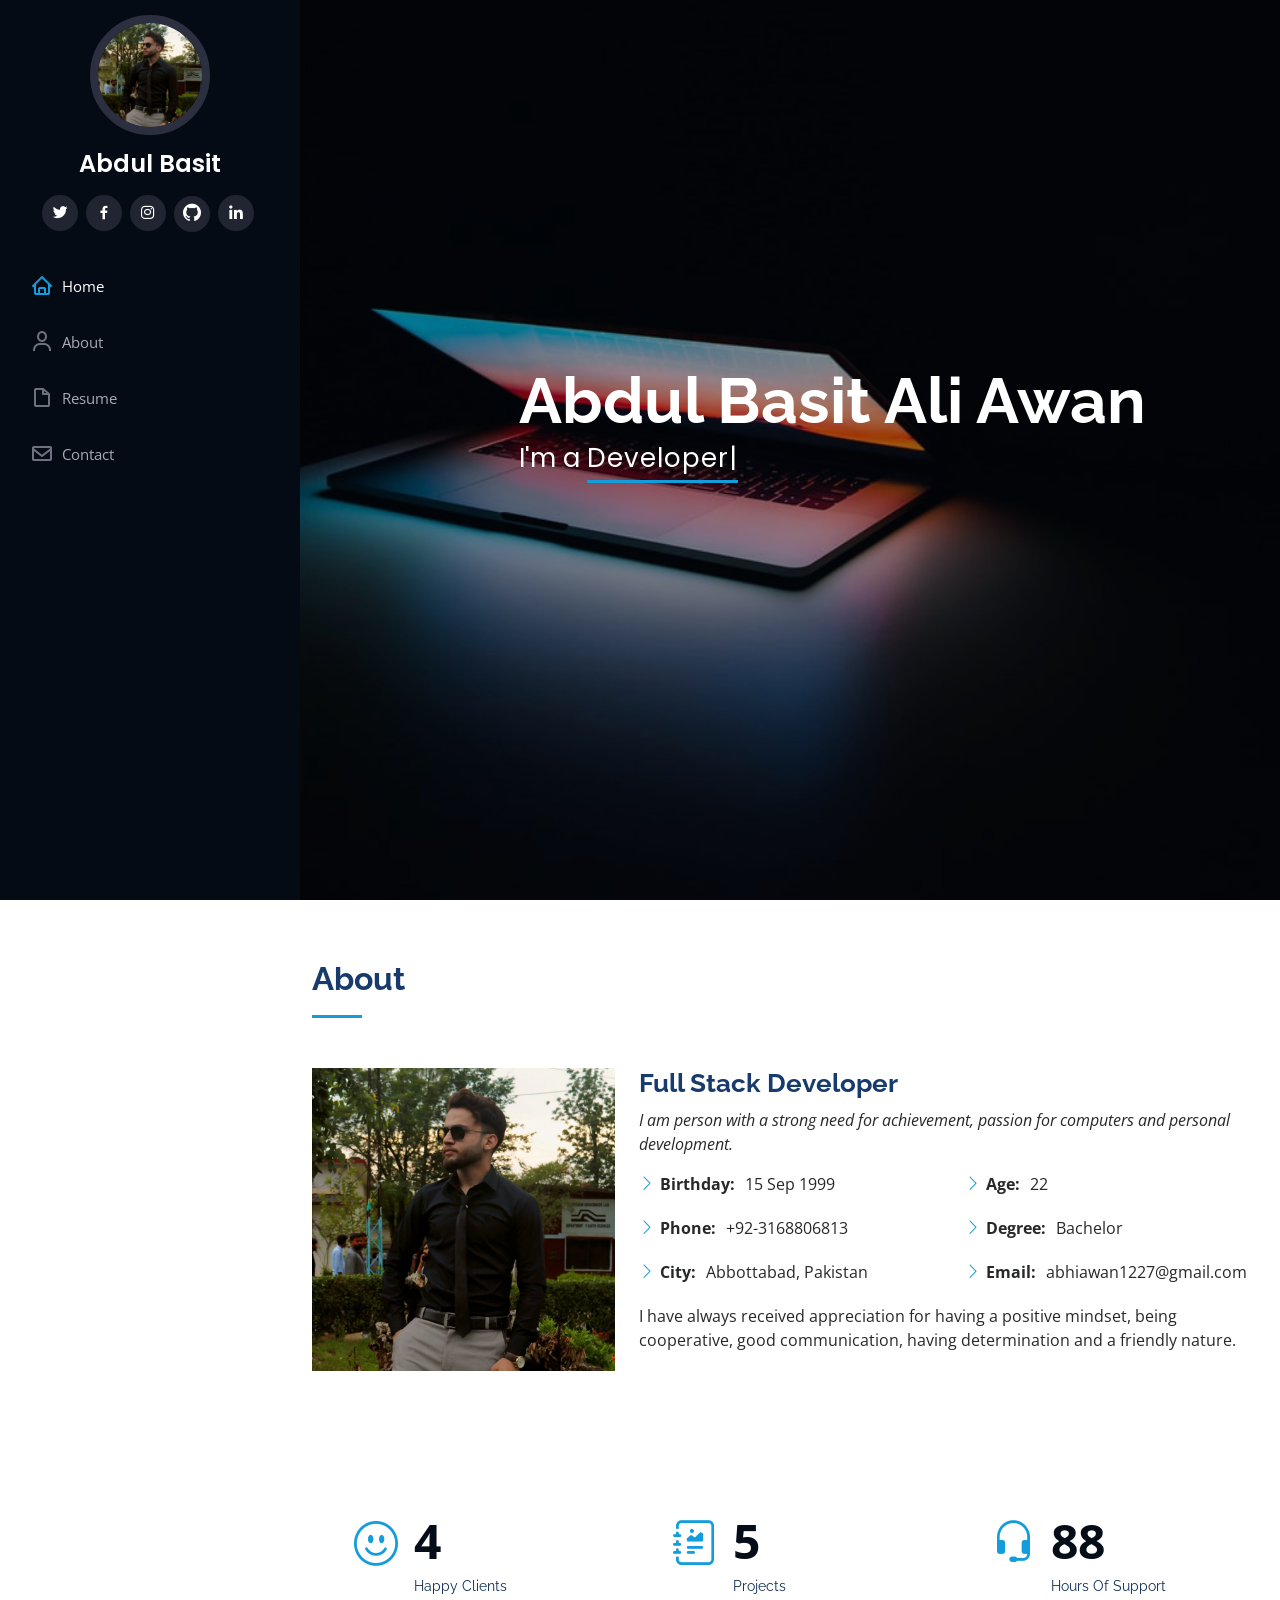
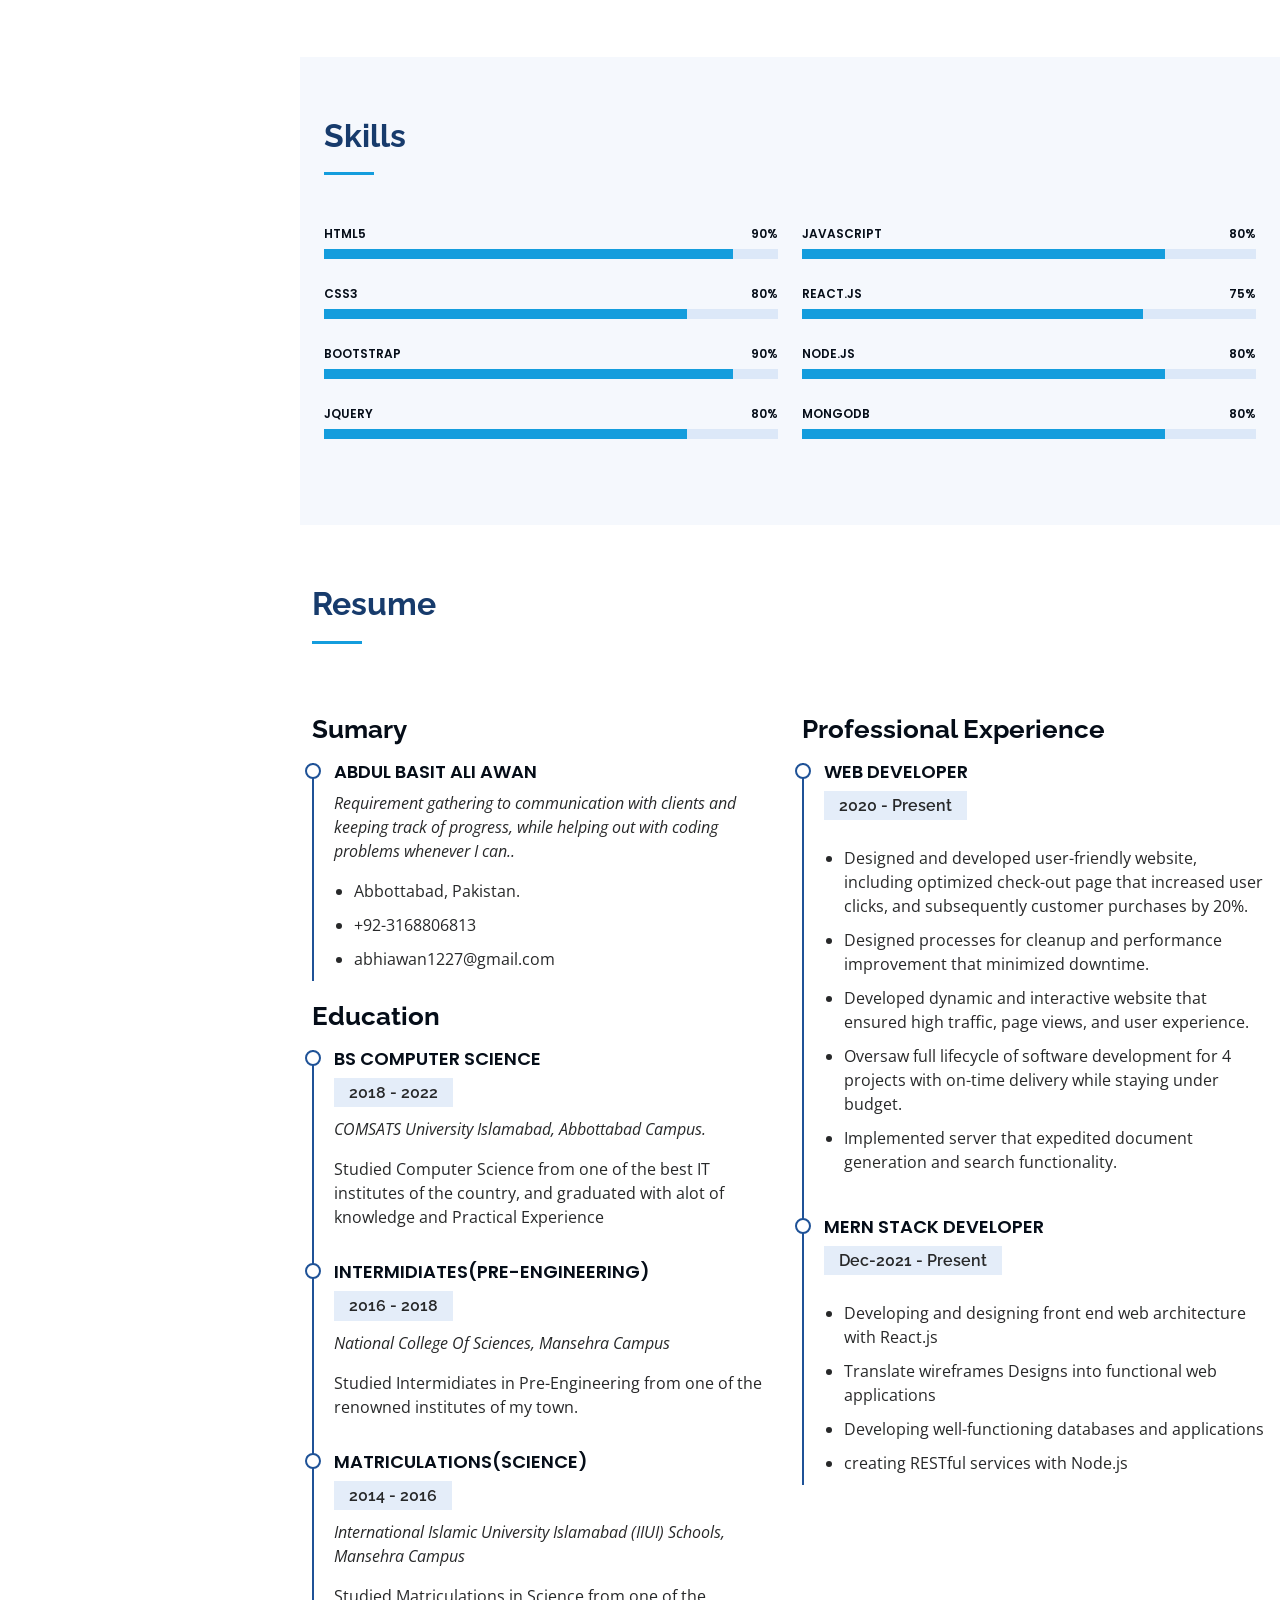
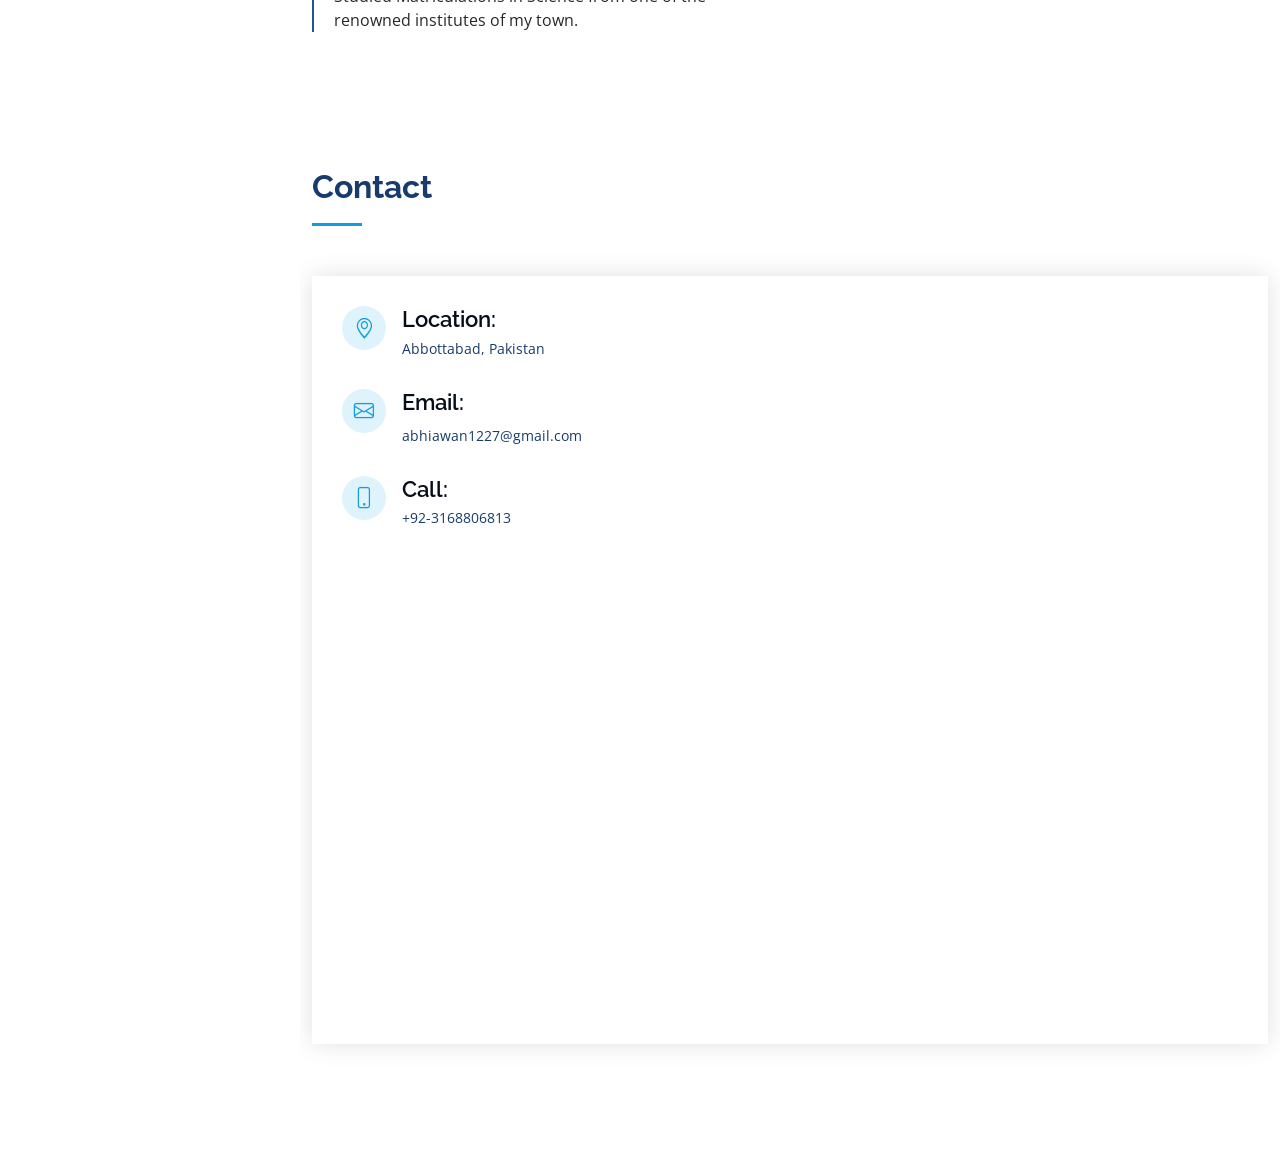
==== commit eb6b8a40: "first commit" ====
--- a/index.html
+++ b/index.html
@@ -5,16 +5,18 @@
   <meta charset="utf-8">
   <meta content="width=device-width, initial-scale=1.0" name="viewport">
 
-  <title>Noman Portfolio</title>
+  <title>Abdul Basit's Portfolio</title>
   <meta content="" name="description">
   <meta content="" name="keywords">
 
   <!-- Favicons -->
-  <link href="assets/img/profile-img.jpg" rel="icon">
+  <link href="assets/img/portfolio-pic.jpg" rel="icon">
 
 
   <!-- Google Fonts -->
-  <link href="https://fonts.googleapis.com/css?family=Open+Sans:300,300i,400,400i,600,600i,700,700i|Raleway:300,300i,400,400i,500,500i,600,600i,700,700i|Poppins:300,300i,400,400i,500,500i,600,600i,700,700i" rel="stylesheet">
+  <link
+    href="https://fonts.googleapis.com/css?family=Open+Sans:300,300i,400,400i,600,600i,700,700i|Raleway:300,300i,400,400i,500,500i,600,600i,700,700i|Poppins:300,300i,400,400i,500,500i,600,600i,700,700i"
+    rel="stylesheet">
 
   <!-- Vendor CSS Files -->
   <link href="assets/vendor/aos/aos.css" rel="stylesheet">
@@ -45,14 +47,21 @@
     <div class="d-flex flex-column">
 
       <div class="profile">
-        <img src="assets/img/profile-img.jpg" alt="" class="img-fluid rounded-circle">
-        <h1 class="text-light"><a href="index.html">Muhammad Noman Naeem</a></h1>
+        <img src="assets/img/portfolio-pic.jpg" alt="" class="img-fluid rounded-circle">
+        <h1 class="text-light"><a href="index.html">Abdul Basit</a></h1>
         <div class="social-links mt-3 text-center">
-          <a href="#" class="twitter"><i class="bx bxl-twitter"></i></a>
-          <a href="#" class="facebook"><i class="bx bxl-facebook"></i></a>
-          <a href="#" class="instagram"><i class="bx bxl-instagram"></i></a>
-          <a href="#" class="google-plus"><i class="bx bxl-skype"></i></a>
-          <a href="" class="linkedin"><i class="bx bxl-linkedin"></i></a>
+          <a href="https://twitter.com/xAbdul_Basitx" class="twitter" target="_blank"><i class="bx bxl-twitter"></i></a>
+
+          <a href="https://www.facebook.com/direwolf1227/" class="facebook" target="_blank"><i
+              class="bx bxl-facebook"></i></a>
+
+          <a href="https://www.instagram.com/abdulbasitali._/" class="instagram" target="_blank"><i
+              class="bx bxl-instagram"></i></a>
+
+          <a href="https://github.com/BasitDev" class="bi-github" target="_blank"></a>
+
+          <a href="https://www.linkedin.com/in/abdulbasit1227/" class="linkedin" target="_blank"><i
+              class="bx bxl-linkedin"></i></a>
         </div>
       </div>
 
@@ -61,8 +70,6 @@
           <li><a href="#hero" class="nav-link scrollto active"><i class="bx bx-home"></i> <span>Home</span></a></li>
           <li><a href="#about" class="nav-link scrollto"><i class="bx bx-user"></i> <span>About</span></a></li>
           <li><a href="#resume" class="nav-link scrollto"><i class="bx bx-file-blank"></i> <span>Resume</span></a></li>
-          <li><a href="#portfolio" class="nav-link scrollto"><i class="bx bx-book-content"></i> <span>Portfolio</span></a></li>
-          <li><a href="#services" class="nav-link scrollto"><i class="bx bx-server"></i> <span>Services</span></a></li>
           <li><a href="#contact" class="nav-link scrollto"><i class="bx bx-envelope"></i> <span>Contact</span></a></li>
         </ul>
       </nav><!-- .nav-menu -->
@@ -72,8 +79,8 @@
   <!-- ======= Hero Section ======= -->
   <section id="hero" class="d-flex flex-column justify-content-center align-items-center">
     <div id="mar" class="hero-container" data-aos="fade-in">
-      <h1>Muhammad Noman Naeem</h1>
-      <p>I'm <span class="typed" data-typed-items=" Developer,  Freelancer,  Designer"></span></p>
+      <h1>Abdul Basit Ali Awan</h1>
+      <p>I'm a <span class="typed" data-typed-items=" Developer,  Freelancer,  Designer"></span></p>
     </div>
   </section><!-- End Hero -->
 
@@ -90,32 +97,34 @@
 
         <div class="row">
           <div class="col-lg-4" data-aos="fade-right">
-            <img src="assets/img/profile-img.jpg" class="img-fluid" alt="">
+            <img src="assets/img/portfolio-pic.jpg" class="img-fluid" alt="">
           </div>
           <div class="col-lg-8 pt-4 pt-lg-0 content" data-aos="fade-left">
-            <h3> Web Developer</h3>
+            <h3> Full Stack Developer</h3>
             <p class="fst-italic">
-            I am person with a strong need for achievement, passion for computers and personal development.</p>
+              I am person with a strong need for achievement, passion for computers and personal development.</p>
             <div class="row">
               <div class="col-lg-6">
                 <ul>
-                  <li><i class="bi bi-chevron-right"></i> <strong>Birthday:</strong> <span>18 Aug 1999</span></li>
-                  <li><i class="bi bi-chevron-right"></i> <strong>Fiverr:</strong> <span>www.fiverr.com/noman8560</span></li>
-                  <li><i class="bi bi-chevron-right"></i> <strong>Phone:</strong> <span>+92-3008497902</span></li>
+                  <li><i class="bi bi-chevron-right"></i> <strong>Birthday:</strong> <span>15 Sep 1999</span></li>
+
+                  <li><i class="bi bi-chevron-right"></i> <strong>Phone:</strong> <span>+92-3168806813</span></li>
                   <li><i class="bi bi-chevron-right"></i> <strong>City:</strong> <span>Abbottabad, Pakistan</span></li>
                 </ul>
               </div>
               <div class="col-lg-6">
                 <ul>
-                  <li><i class="bi bi-chevron-right"></i> <strong>Age:</strong> <span>21</span></li>
+                  <li><i class="bi bi-chevron-right"></i> <strong>Age:</strong> <span>22</span></li>
                   <li><i class="bi bi-chevron-right"></i> <strong>Degree:</strong> <span>Bachelor</span></li>
-                  <li><i class="bi bi-chevron-right"></i> <strong>Email:</strong> <span>nomankallue8560@gmail.com</span></li>
-                  <li><i class="bi bi-chevron-right"></i> <strong>Freelance:</strong> <span>Available</span></li>
+                  <li><i class="bi bi-chevron-right"></i> <strong>Email:</strong> <span>abhiawan1227@gmail.com</span>
+                  </li>
+
                 </ul>
               </div>
             </div>
             <p>
-            I have always received appreciation for having a positive mindset, being cooperative, good communication, having unbreakable determination and a friendly nature, classified by psychologists as "Type A" .</p>
+              I have always received appreciation for having a positive mindset, being cooperative, good communication,
+              having determination and a friendly nature.</p>
           </div>
         </div>
 
@@ -132,45 +141,39 @@
         </div> -->
 
         <!-- ======= Counts ======= -->
-  <div class="counts container">
-
-    <div class="row">
-
-      <div class="col-lg-3 col-md-6">
-        <div class="count-box">
-          <i class="bi bi-emoji-smile"></i>
-          <span data-purecounter-start="0" data-purecounter-end="5" data-purecounter-duration="1" class="purecounter"></span>
-          <p>Happy Clients</p>
-        </div>
-      </div>
-
-      <div class="col-lg-3 col-md-6 mt-5 mt-md-0">
-        <div class="count-box">
-          <i class="bi bi-journal-richtext"></i>
-          <span data-purecounter-start="0" data-purecounter-end="7" data-purecounter-duration="1" class="purecounter"></span>
-          <p>Projects</p>
-        </div>
-      </div>
-
-      <div class="col-lg-3 col-md-6 mt-5 mt-lg-0">
-        <div class="count-box">
-          <i class="bi bi-headset"></i>
-          <span data-purecounter-start="0" data-purecounter-end="107" data-purecounter-duration="1" class="purecounter"></span>
-          <p>Hours Of Support</p>
-        </div>
-      </div>
-
-      <div class="col-lg-3 col-md-6 mt-5 mt-lg-0">
-        <div class="count-box">
-          <i class="bi bi-award"></i>
-          <span data-purecounter-start="0" data-purecounter-end="1" data-purecounter-duration="1" class="purecounter"></span>
-          <p>Awards</p>
-        </div>
-      </div>
-
-    </div>
-
-  </div><!-- End Counts -->
+        <div class="counts container mycounts">
+
+          <div class="row">
+
+            <div class="col-lg-4 col-md-6">
+              <div class="count-box">
+                <i class="bi bi-emoji-smile"></i>
+                <span data-purecounter-start="0" data-purecounter-end="4" data-purecounter-duration="1"
+                  class="purecounter"></span>
+                <p>Happy Clients</p>
+              </div>
+            </div>
+
+            <div class="col-lg-4 col-md-6 mt-5 mt-md-0">
+              <div class="count-box">
+                <i class="bi bi-journal-richtext"></i>
+                <span data-purecounter-start="0" data-purecounter-end="5" data-purecounter-duration="1"
+                  class="purecounter"></span>
+                <p>Projects</p>
+              </div>
+            </div>
+
+            <div class="col-lg-4 col-md-6 mt-5 mt-lg-0">
+              <div class="count-box">
+                <i class="bi bi-headset"></i>
+                <span data-purecounter-start="0" data-purecounter-end="88" data-purecounter-duration="1"
+                  class="purecounter"></span>
+                <p>Hours Of Support</p>
+              </div>
+            </div>
+          </div>
+
+        </div><!-- End Counts -->
 
       </div>
     </section><!-- End Facts Section -->
@@ -182,71 +185,90 @@
 
         <div class="skills container">
 
-      <div class="section-title">
-        <h2>Skills</h2>
-      </div>
-
-      <div class="row skills-content">
-
-        <div class="col-lg-6">
-
-          <div class="progress">
-            <span class="skill">HTML5 <i class="val">90%</i></span>
-            <div class="progress-bar-wrap">
-              <div class="progress-bar" role="progressbar" aria-valuenow="90" aria-valuemin="0" aria-valuemax="100"></div>
-            </div>
-          </div>
-
-          <div class="progress">
-            <span class="skill">CSS3 <i class="val">90%</i></span>
-            <div class="progress-bar-wrap">
-              <div class="progress-bar" role="progressbar" aria-valuenow="90" aria-valuemin="0" aria-valuemax="100"></div>
-            </div>
-          </div>
-
-          <div class="progress">
-            <span class="skill">Bootstrap <i class="val">90%</i></span>
-            <div class="progress-bar-wrap">
-              <div class="progress-bar" role="progressbar" aria-valuenow="90" aria-valuemin="0" aria-valuemax="100"></div>
-            </div>
-          </div>
-
-
-
-
-        </div>
-
-        <div class="col-lg-6">
-
-          <div class="progress">
-            <span class="skill">jQuery <i class="val">75%</i></span>
-            <div class="progress-bar-wrap">
-              <div class="progress-bar" role="progressbar" aria-valuenow="75" aria-valuemin="0" aria-valuemax="100"></div>
-            </div>
-          </div>
-
-
-          <div class="progress">
-            <span class="skill">Javascript <i class="val">75%</i></span>
-            <div class="progress-bar-wrap">
-              <div class="progress-bar" role="progressbar" aria-valuenow="75" aria-valuemin="0" aria-valuemax="100"></div>
-            </div>
-          </div>
-
-
-          <div class="progress">
-            <span class="skill">React.JS <i class="val">60%</i></span>
-            <div class="progress-bar-wrap">
-              <div class="progress-bar" role="progressbar" aria-valuenow="60" aria-valuemin="0" aria-valuemax="100"></div>
-            </div>
-          </div>
-
-
-        </div>
-
-      </div>
-
-    </div><!-- End Skills -->
+          <div class="section-title">
+            <h2>Skills</h2>
+          </div>
+
+          <div class="row skills-content">
+
+            <div class="col-lg-6">
+
+              <div class="progress">
+                <span class="skill">HTML5 <i class="val">90%</i></span>
+                <div class="progress-bar-wrap">
+                  <div class="progress-bar" role="progressbar" aria-valuenow="90" aria-valuemin="0" aria-valuemax="100">
+                  </div>
+                </div>
+              </div>
+
+              <div class="progress">
+                <span class="skill">CSS3 <i class="val">80%</i></span>
+                <div class="progress-bar-wrap">
+                  <div class="progress-bar" role="progressbar" aria-valuenow="80" aria-valuemin="0" aria-valuemax="100">
+                  </div>
+                </div>
+              </div>
+
+              <div class="progress">
+                <span class="skill">Bootstrap <i class="val">90%</i></span>
+                <div class="progress-bar-wrap">
+                  <div class="progress-bar" role="progressbar" aria-valuenow="90" aria-valuemin="0" aria-valuemax="100">
+                  </div>
+                </div>
+              </div>
+              <div class="progress">
+                <span class="skill">jquery<i class="val">80%</i></span>
+                <div class="progress-bar-wrap">
+                  <div class="progress-bar" role="progressbar" aria-valuenow="80" aria-valuemin="0" aria-valuemax="100">
+                  </div>
+                </div>
+              </div>
+
+
+
+
+            </div>
+
+            <div class="col-lg-6">
+
+              <div class="progress">
+                <span class="skill">Javascript <i class="val">80%</i></span>
+                <div class="progress-bar-wrap">
+                  <div class="progress-bar" role="progressbar" aria-valuenow="80" aria-valuemin="0" aria-valuemax="100">
+                  </div>
+                </div>
+              </div>
+
+
+              <div class="progress">
+                <span class="skill">React.js <i class="val">75%</i></span>
+                <div class="progress-bar-wrap">
+                  <div class="progress-bar" role="progressbar" aria-valuenow="75" aria-valuemin="0" aria-valuemax="100">
+                  </div>
+                </div>
+              </div>
+
+
+              <div class="progress">
+                <span class="skill">Node.js <i class="val">80%</i></span>
+                <div class="progress-bar-wrap">
+                  <div class="progress-bar" role="progressbar" aria-valuenow="80" aria-valuemin="0" aria-valuemax="100">
+                  </div>
+                </div>
+              </div>
+              <div class="progress">
+                <span class="skill">MongoDB <i class="val">80%</i></span>
+                <div class="progress-bar-wrap">
+                  <div class="progress-bar" role="progressbar" aria-valuenow="80" aria-valuemin="0" aria-valuemax="100">
+                  </div>
+                </div>
+              </div>
+
+            </div>
+
+          </div>
+
+        </div><!-- End Skills -->
 
       </div>
     </section><!-- End Skills Section -->
@@ -257,39 +279,41 @@
 
         <div class="section-title">
           <h2>Resume</h2>
-          </div>
+        </div>
 
         <div class="row">
           <div class="col-lg-6" data-aos="fade-up">
             <h3 class="resume-title">Sumary</h3>
             <div class="resume-item pb-0">
-              <h4>Muhammad Noman Naeem</h4>
-              <p><em>Requirement gathering to communication with clients and keeping track of progress, while helping out with coding problems whenever I can..</em></p>
+              <h4>Abdul Basit Ali Awan</h4>
+              <p><em>Requirement gathering to communication with clients and keeping track of progress, while helping
+                  out with coding problems whenever I can..</em></p>
               <ul>
                 <li>Abbottabad, Pakistan.</li>
-                <li>+92-3008497902</li>
-                <li>nomankallue8560@gmail.com</li>
+                <li>+92-3168806813</li>
+                <li>abhiawan1227@gmail.com</li>
               </ul>
             </div>
 
             <h3 class="resume-title">Education</h3>
             <div class="resume-item">
-              <h4>BS (HONS) SOFTWARE ENGINEERING</h4>
-              <h5>2019 - Present</h5>
+              <h4>BS Computer Science</h4>
+              <h5>2018 - 2022</h5>
               <p><em>COMSATS University Islamabad, Abbottabad Campus.</em></p>
-              <p>Studied Software Engineering from one of the best IT institutes of the country, graduated with a good CGPA.</p>
+              <p>Studied Computer Science from one of the best IT institutes of the country, and graduated with alot of
+                knowledge and Practical Experience</p>
             </div>
             <div class="resume-item">
               <h4>INTERMIDIATES(PRE-ENGINEERING)</h4>
               <h5>2016 - 2018</h5>
-              <p><em>Punjab College, Sargodha.</em></p>
-              <p>Studied Intermidiates in Pre-Engineering from one of the renowned institutes of my town, Intermidiates with good grades.</p>
+              <p><em>National College Of Sciences, Mansehra Campus</em></p>
+              <p>Studied Intermidiates in Pre-Engineering from one of the renowned institutes of my town.</p>
             </div>
             <div class="resume-item">
               <h4>MATRICULATIONS(SCIENCE)</h4>
               <h5>2014 - 2016</h5>
-              <p><em>Air Base Inter College Mushaf, Sargodha.</em></p>
-              <p>Studied Matriculations in Science from one of the renowned institutes of my town, Matriculations with good grades.</p>
+              <p><em>International Islamic University Islamabad (IIUI) Schools, Mansehra Campus</em></p>
+              <p>Studied Matriculations in Science from one of the renowned institutes of my town.</p>
             </div>
           </div>
           <div class="col-lg-6" data-aos="fade-up" data-aos-delay="100">
@@ -297,22 +321,27 @@
             <div class="resume-item">
               <h4>Web Developer</h4>
               <h5>2020 - Present</h5>
-              <p><em>Freelance </em></p>
+              <p><em> </em></p>
               <ul>
-                <li>Designed and developed user-friendly website, including optimized check-out page that increased user clicks, and subsequently customer purchases by 20%.</li>
-                <li> Designed processes for cleanup and performance improvement that minimized downtime by 13%.</li>
-                <li>Developed dynamic and interactive website that ensured high traffic, page views, and user experience, resulting in 40% increase in sales revenue.</li>
-                <li>Oversaw full lifecycle of software development for 5 projects with 100% on-time delivery while staying under budget.</li>
-                <li> Implemented server that expedited document generation and search functionality by 20%, earning commendation and award from upper management.</li>
+                <li>Designed and developed user-friendly website, including optimized check-out page that increased user
+                  clicks, and subsequently customer purchases by 20%.</li>
+                <li> Designed processes for cleanup and performance improvement that minimized downtime.</li>
+                <li>Developed dynamic and interactive website that ensured high traffic, page views, and user
+                  experience.</li>
+                <li>Oversaw full lifecycle of software development for 4 projects with on-time delivery while
+                  staying under budget.</li>
+                <li> Implemented server that expedited document generation and search functionality.</li>
               </ul>
             </div>
             <div class="resume-item">
-              <h4>PROJECT MANAGER/SUPERVISOR</h4>
-              <h5>2020 - Present</h5>
-              <p><em>My development team</em></p>
+              <h4>MERN Stack Developer</h4>
+              <h5>Dec-2021 - Present</h5>
+              <p><em></em></p>
               <ul>
-                <li>Managing/supervising my team of developers.</li>
-                <li>Requirement gathering to communication with clients and keeping track of progress, while helping out with coding problems whenever I can.</li>
+                <li>Developing and designing front end web architecture with React.js</li>
+                <li>Translate wireframes Designs into functional web applications</li>
+                <li>Developing well-functioning databases and applications</li>
+                <li>creating RESTful services with Node.js</li>
 
               </ul>
             </div>
@@ -322,248 +351,11 @@
       </div>
     </section><!-- End Resume Section -->
 
-    <!-- ======= Portfolio Section ======= -->
-    <section id="portfolio" class="portfolio section-bg">
-      <div class="container">
-
-        <div class="section-title">
-          <h2>Portfolio</h2>
-        </div>
-
-        <div class="row" data-aos="fade-up">
-          <div class="col-lg-12 d-flex justify-content-center">
-            <ul id="portfolio-flters">
-              <li data-filter="*" class="filter-active">All</li>
-            </ul>
-          </div>
-        </div>
-
-        <div class="row portfolio-container" data-aos="fade-up" data-aos-delay="100">
-
-          <div class="col-lg-4 col-md-6 portfolio-item filter-app">
-            <div class="portfolio-wrap">
-              <img src="assets/img/portfolio/portfolio-1.jpg" class="img-fluid" alt="">
-              <div class="portfolio-links">
-                <a href="assets/img/portfolio/portfolio-1.jpg" data-gallery="portfolioGallery" class="portfolio-lightbox" title="App 1"><i class="bx bx-plus"></i></a>
-                <a href="portfolio-details.html" title="More Details"><i class="bx bx-link"></i></a>
-              </div>
-            </div>
-          </div>
-
-          <div class="col-lg-4 col-md-6 portfolio-item filter-web">
-            <div class="portfolio-wrap">
-              <img src="assets/img/portfolio/portfolio-2.jpg" class="img-fluid" alt="">
-              <div class="portfolio-links">
-                <a href="assets/img/portfolio/portfolio-2.jpg" data-gallery="portfolioGallery" class="portfolio-lightbox" title="Web 3"><i class="bx bx-plus"></i></a>
-                <a href="portfolio-details.html" title="More Details"><i class="bx bx-link"></i></a>
-              </div>
-            </div>
-          </div>
-
-          <div class="col-lg-4 col-md-6 portfolio-item filter-app">
-            <div class="portfolio-wrap">
-              <img src="assets/img/portfolio/portfolio-3.jpg" class="img-fluid" alt="">
-              <div class="portfolio-links">
-                <a href="assets/img/portfolio/portfolio-3.jpg" data-gallery="portfolioGallery" class="portfolio-lightbox" title="App 2"><i class="bx bx-plus"></i></a>
-                <a href="portfolio-details.html" title="More Details"><i class="bx bx-link"></i></a>
-              </div>
-            </div>
-          </div>
-
-          <div class="col-lg-4 col-md-6 portfolio-item filter-card">
-            <div class="portfolio-wrap">
-              <img src="assets/img/portfolio/portfolio-4.jpg" class="img-fluid" alt="">
-              <div class="portfolio-links">
-                <a href="assets/img/portfolio/portfolio-4.jpg" data-gallery="portfolioGallery" class="portfolio-lightbox" title="Card 2"><i class="bx bx-plus"></i></a>
-                <a href="portfolio-details.html" title="More Details"><i class="bx bx-link"></i></a>
-              </div>
-            </div>
-          </div>
-
-          <div class="col-lg-4 col-md-6 portfolio-item filter-web">
-            <div class="portfolio-wrap">
-              <img src="assets/img/portfolio/portfolio-5.jpg" class="img-fluid" alt="">
-              <div class="portfolio-links">
-                <a href="assets/img/portfolio/portfolio-5.jpg" data-gallery="portfolioGallery" class="portfolio-lightbox" title="Web 2"><i class="bx bx-plus"></i></a>
-                <a href="portfolio-details.html" title="More Details"><i class="bx bx-link"></i></a>
-              </div>
-            </div>
-          </div>
-
-          <div class="col-lg-4 col-md-6 portfolio-item filter-app">
-            <div class="portfolio-wrap">
-              <img src="assets/img/portfolio/portfolio-6.jpg" class="img-fluid" alt="">
-              <div class="portfolio-links">
-                <a href="assets/img/portfolio/portfolio-6.jpg" data-gallery="portfolioGallery" class="portfolio-lightbox" title="App 3"><i class="bx bx-plus"></i></a>
-                <a href="portfolio-details.html" title="More Details"><i class="bx bx-link"></i></a>
-              </div>
-            </div>
-          </div>
-
-          <div class="col-lg-4 col-md-6 portfolio-item filter-card">
-            <div class="portfolio-wrap">
-              <img src="assets/img/portfolio/portfolio-7.jpg" class="img-fluid" alt="">
-              <div class="portfolio-links">
-                <a href="assets/img/portfolio/portfolio-7.jpg" data-gallery="portfolioGallery" class="portfolio-lightbox" title="Card 1"><i class="bx bx-plus"></i></a>
-                <a href="portfolio-details.html" title="More Details"><i class="bx bx-link"></i></a>
-              </div>
-            </div>
-          </div>
-
-          <div class="col-lg-4 col-md-6 portfolio-item filter-card">
-            <div class="portfolio-wrap">
-              <img src="assets/img/portfolio/portfolio-8.jpg" class="img-fluid" alt="">
-              <div class="portfolio-links">
-                <a href="assets/img/portfolio/portfolio-8.jpg" data-gallery="portfolioGallery" class="portfolio-lightbox" title="Card 3"><i class="bx bx-plus"></i></a>
-                <a href="portfolio-details.html" title="More Details"><i class="bx bx-link"></i></a>
-              </div>
-            </div>
-          </div>
-
-          <div class="col-lg-4 col-md-6 portfolio-item filter-web">
-            <div class="portfolio-wrap">
-              <img src="assets/img/portfolio/portfolio-9.jpg" class="img-fluid" alt="">
-              <div class="portfolio-links">
-                <a href="assets/img/portfolio/portfolio-9.jpg" data-gallery="portfolioGallery" class="portfolio-lightbox" title="Web 3"><i class="bx bx-plus"></i></a>
-                <a href="portfolio-details.html" title="More Details"><i class="bx bx-link"></i></a>
-              </div>
-            </div>
-          </div>
-
-        </div>
-
-      </div>
-    </section><!-- End Portfolio Section -->
-
-
-
-
-    <!-- ======= Services Section ======= -->
-    <section id="services" class="services">
-      <div class="container">
-
-        <div class="section-title">
-          <h2>Services</h2>
-            </div>
-
-        <div class="row">
-          <div class="col-lg-4 col-md-6 icon-box" data-aos="fade-up">
-            <div class="icon"><i class="bi bi-briefcase"></i></div>
-            <h4 class="title"><a href="">Websites</a></h4>
-            <p class="description">Keeping abreast of the evolving web technologies, we have been continuously shaping our services to meet the growing demand for fast, secure and interactive websites.</p>
-          </div>
-          <div class="col-lg-4 col-md-6 icon-box" data-aos="fade-up" data-aos-delay="100">
-            <div class="icon"><i class="bi bi-card-checklist"></i></div>
-            <h4 class="title"><a href="">Web Portals</a></h4>
-            <p class="description">A web portal is a secure web-based platform that gives access to varied functionality and content via an easy-to-navigate interface.</p>
-          </div>
-          <div class="col-lg-4 col-md-6 icon-box" data-aos="fade-up" data-aos-delay="200">
-            <div class="icon"><i class="bi bi-bar-chart"></i></div>
-            <h4 class="title"><a href="">Ecommerce</a></h4>
-            <p class="description">Ecommerce website design and development covers all the activities aimed at the creation, maintenance, and evolution of a web store.</p>
-          </div>
-          <div class="col-lg-4 col-md-6 icon-box" data-aos="fade-up" data-aos-delay="300">
-            <div class="icon"><i class="bi bi-binoculars"></i></div>
-            <h4 class="title"><a href="">Web Applications</a></h4>
-            <p class="description">If you can dream it, our web & mobile app development agency in Pakistan can help you achieve it! We work with a diverse set of business professionals, and specialize in custom web and mobile applications development.</p>
-          </div>
-          <div class="col-lg-4 col-md-6 icon-box" data-aos="fade-up" data-aos-delay="400">
-            <div class="icon"><i class="bi bi-brightness-high"></i></div>
-            <h4 class="title"><a href="">Enterprise systems</a></h4>
-            <p class="description">We create order, asset, and process management systems, as well as other web-based enterprise apps that become an intrinsic part of your business workflow.</p>
-          </div>
-          <div class="col-lg-4 col-md-6 icon-box" data-aos="fade-up" data-aos-delay="500">
-            <div class="icon"><i class="bi bi-calendar4-week"></i></div>
-            <h4 class="title"><a href="">Responsive</a></h4>
-            <p class="description">Responsive web design is a website framework that hides, shrinks, moves, and adjusts content on your website depending on what device your visitor is reading on (a smartphone, tablet, laptop, or desktop).</p>
-          </div>
-        </div>
-
-
-      </div>
-    </section><!-- End Services Section -->
-
-    <!-- ======= Testimonials Section ======= -->
-    <section id="testimonials" class="testimonials section-bg">
-      <div class="container">
-
-        <div class="section-title">
-          <h2>Testimonials</h2>
-          </div>
-
-        <div class="testimonials-slider swiper-container" data-aos="fade-up" data-aos-delay="100">
-          <div class="swiper-wrapper">
-
-            <div class="swiper-slide">
-              <div class="testimonial-item" data-aos="fade-up">
-                <p>
-                  <i class="bx bxs-quote-alt-left quote-icon-left"></i>
-                Excellent service.. reliable and fast... highly recommended.. will be working with him again definitely..
-                  <i class="bx bxs-quote-alt-right quote-icon-right"></i>
-                </p>
-                <img src="assets/img/testimonials/testimonials-1.jpeg" class="testimonial-img" alt="">
-                <h3>Urwah Khan</h3>
-                <h4>Pakistan</h4>
-              </div>
-            </div><!-- End testimonial item -->
-
-            <div class="swiper-slide">
-              <div class="testimonial-item" data-aos="fade-up" data-aos-delay="100">
-                <p>
-                  <i class="bx bxs-quote-alt-left quote-icon-left"></i>
-                  He's very cooperative and has delivered on time, excellent experience, totally recommended.
-                  <i class="bx bxs-quote-alt-right quote-icon-right"></i>
-                </p>
-                <img src="assets/img/testimonials/testimonials-2.jpg" class="testimonial-img" alt="">
-                <h3>Junaid Khan</h3>
-                <h4>Pakistan</h4>
-              </div>
-            </div><!-- End testimonial item -->
-
-            <div class="swiper-slide">
-              <div class="testimonial-item" data-aos="fade-up" data-aos-delay="200">
-                <p>
-                  <i class="bx bxs-quote-alt-left quote-icon-left"></i>
-                  Best Web developer ever. The code is super clean. I'll recommend him for any type of project.
-                  <i class="bx bxs-quote-alt-right quote-icon-right"></i>
-                </p>
-                <img src="assets/img/testimonials/testimonials-3.png" class="testimonial-img" alt="">
-                <h3>Dave Thedev</h3>
-                <h4>Pakistan</h4>
-              </div>
-            </div><!-- End testimonial item -->
-
-            <div class="swiper-slide">
-              <div class="testimonial-item" data-aos="fade-up" data-aos-delay="300">
-                <p>
-                  <i class="bx bxs-quote-alt-left quote-icon-left"></i>
-                  Excellent work and communication. I recommend it to anyone.
-                  <i class="bx bxs-quote-alt-right quote-icon-right"></i>
-                </p>
-                <img src="assets/img/testimonials/testimonials-4.jpg" class="testimonial-img" alt="">
-                <h3>Dasuncool</h3>
-                <h4>Srilanka</h4>
-              </div>
-            </div><!-- End testimonial item -->
-
-            <div class="swiper-slide">
-              <div class="testimonial-item" data-aos="fade-up" data-aos-delay="400">
-                <p>
-                  <i class="bx bxs-quote-alt-left quote-icon-left"></i>
-                  I am very satisfied with noman8560 job customizing my web designs. Perfect developer thanks a lot.
-                  <i class="bx bxs-quote-alt-right quote-icon-right"></i>
-                </p>
-                <img src="assets/img/testimonials/testimonials-5.jpg" class="testimonial-img" alt="">
-                <h3>shapeoneapp</h3>
-                <h4>Brazil</h4>
-              </div>
-            </div><!-- End testimonial item -->
-
-          </div>
-          <div class="swiper-pagination"></div>
-        </div>
-
-      </div>
+    </div>
+    <div class="swiper-pagination"></div>
+    </div>
+
+    </div>
     </section><!-- End Testimonials Section -->
 
     <!-- ======= Contact Section ======= -->
@@ -572,7 +364,7 @@
 
         <div class="section-title">
           <h2>Contact</h2>
-          </div>
+        </div>
 
         <div class="row" data-aos="fade-in">
 
@@ -587,27 +379,30 @@
               <div class="email">
                 <i class="bi bi-envelope"></i>
                 <h4>Email:</h4>
-                <p>nomankallue8560@gmail.com</p>
+                <p>abhiawan1227@gmail.com</p>
               </div>
 
               <div class="phone">
                 <i class="bi bi-phone"></i>
                 <h4>Call:</h4>
-                <p>+92-3008497902</p>
-              </div>
-
-            <iframe src="https://www.google.com/maps/embed?pb=!1m18!1m12!1m3!1d3299.945295103161!2d73.24126301470345!3d34.19887411743701!2m3!1f0!2f0!3f0!3m2!1i1024!2i768!4f13.1!3m3!1m2!1s0x38de304446d9297f%3A0xe744bea4e9033b92!2sCOMSATS%20University%20Islamabad%20-%20Abbottabad%20Campus!5e0!3m2!1sen!2s!4v1618513655851!5m2!1sen!2s" width="950" height="450" style="border:0;" allowfullscreen="" loading="lazy"></iframe>
-            </div>
-
-          </div>
-
-      </div>
+                <p>+92-3168806813</p>
+              </div>
+
+              <iframe
+                src="https://www.google.com/maps/embed?pb=!1m18!1m12!1m3!1d3299.945295103161!2d73.24126301470345!3d34.19887411743701!2m3!1f0!2f0!3f0!3m2!1i1024!2i768!4f13.1!3m3!1m2!1s0x38de304446d9297f%3A0xe744bea4e9033b92!2sCOMSATS%20University%20Islamabad%20-%20Abbottabad%20Campus!5e0!3m2!1sen!2s!4v1618513655851!5m2!1sen!2s"
+                width="950" height="450" style="border:0;" allowfullscreen="" loading="lazy"></iframe>
+            </div>
+
+          </div>
+
+        </div>
     </section><!-- End Contact Section -->
 
   </main><!-- End #main -->
 
 
-<a href="https://wa.link/pbfdty"><img src="assets/img/whatsapp.png" class="back-to-top d-flex align-items-center justify-content-center" alt=""></a>
+  <a href="https://wa.me/03168806813?text="><img src="assets/img/whatsapp.png"
+      class="back-to-top d-flex align-items-center justify-content-center" alt=""></a>
 
 
   <!-- Vendor JS Files -->
@@ -626,4 +421,4 @@
 
 </body>
 
-</html>
+</html>
--- a/assets/css/style.css
+++ b/assets/css/style.css
@@ -23,7 +23,12 @@
   text-decoration: none;
 }
 
-h1, h2, h3, h4, h5, h6 {
+h1,
+h2,
+h3,
+h4,
+h5,
+h6 {
   font-family: "Raleway", sans-serif;
 }
 
@@ -94,7 +99,8 @@
   font-family: "Poppins", sans-serif;
 }
 
-#header .profile h1 a, #header .profile h1 a:hover {
+#header .profile h1 a,
+#header .profile h1 a:hover {
   color: #fff;
   text-decoration: none;
 }
@@ -168,12 +174,16 @@
   color: #6f7180;
 }
 
-.nav-menu a:hover, .nav-menu .active, .nav-menu li:hover > a {
+.nav-menu a:hover,
+.nav-menu .active,
+.nav-menu li:hover > a {
   text-decoration: none;
   color: #fff;
 }
 
-.nav-menu a:hover i, .nav-menu .active i, .nav-menu li:hover > a i {
+.nav-menu a:hover i,
+.nav-menu .active i,
+.nav-menu li:hover > a i {
   color: #149ddd;
 }
 
@@ -210,9 +220,8 @@
 /*--------------------------------------------------------------
 # Hero Section
 --------------------------------------------------------------*/
-#mar
-{
-    margin-left: 30%;
+#mar {
+  margin-left: 30%;
 }
 #hero {
   width: 100%;
@@ -304,7 +313,7 @@
 }
 
 .section-title h2::after {
-  content: '';
+  content: "";
   position: absolute;
   display: block;
   width: 50px;
@@ -437,7 +446,7 @@
 .skills .progress-bar {
   width: 1px;
   height: 10px;
-  transition: .9s;
+  transition: 0.9s;
   background-color: #149ddd;
 }
 
@@ -532,7 +541,8 @@
   transition: all 0.3s ease-in-out;
 }
 
-.portfolio #portfolio-flters li:hover, .portfolio #portfolio-flters li.filter-active {
+.portfolio #portfolio-flters li:hover,
+.portfolio #portfolio-flters li.filter-active {
   color: #149ddd;
 }
 
@@ -618,7 +628,10 @@
   position: relative;
 }
 
-.portfolio-details .portfolio-details-slider .swiper-pagination .swiper-pagination-bullet {
+.portfolio-details
+  .portfolio-details-slider
+  .swiper-pagination
+  .swiper-pagination-bullet {
   width: 12px;
   height: 12px;
   background-color: #fff;
@@ -626,7 +639,10 @@
   border: 1px solid #149ddd;
 }
 
-.portfolio-details .portfolio-details-slider .swiper-pagination .swiper-pagination-bullet-active {
+.portfolio-details
+  .portfolio-details-slider
+  .swiper-pagination
+  .swiper-pagination-bullet-active {
   background-color: #149ddd;
 }
 
@@ -750,7 +766,8 @@
   margin: 0;
 }
 
-.testimonials .testimonial-item .quote-icon-left, .testimonials .testimonial-item .quote-icon-right {
+.testimonials .testimonial-item .quote-icon-left,
+.testimonials .testimonial-item .quote-icon-right {
   color: #c3e8fa;
   font-size: 26px;
 }
@@ -879,7 +896,9 @@
   color: #fff;
 }
 
-.contact .info .email:hover i, .contact .info .address:hover i, .contact .info .phone:hover i {
+.contact .info .email:hover i,
+.contact .info .address:hover i,
+.contact .info .phone:hover i {
   background: #149ddd;
   color: #fff;
 }
@@ -953,7 +972,8 @@
   padding-bottom: 8px;
 }
 
-.contact .php-email-form input, .contact .php-email-form textarea {
+.contact .php-email-form input,
+.contact .php-email-form textarea {
   border-radius: 0;
   box-shadow: none;
   font-size: 14px;
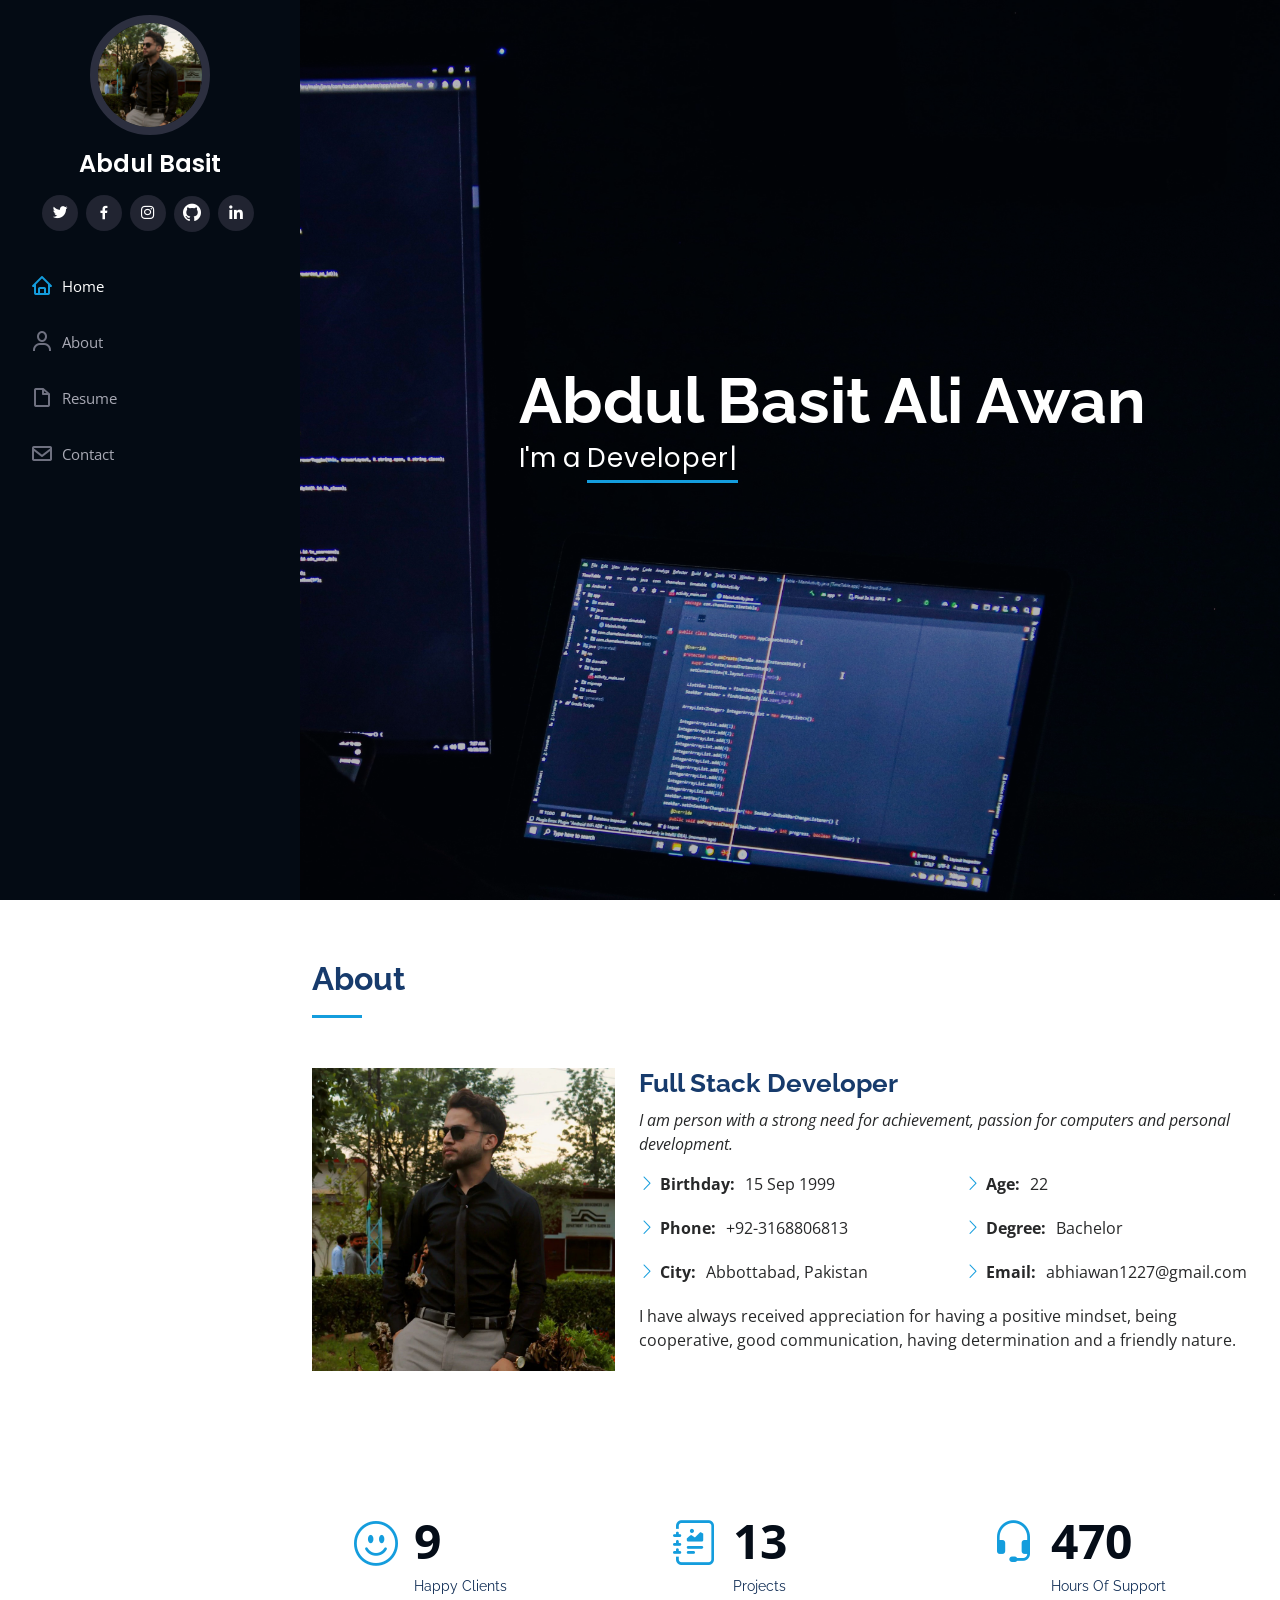
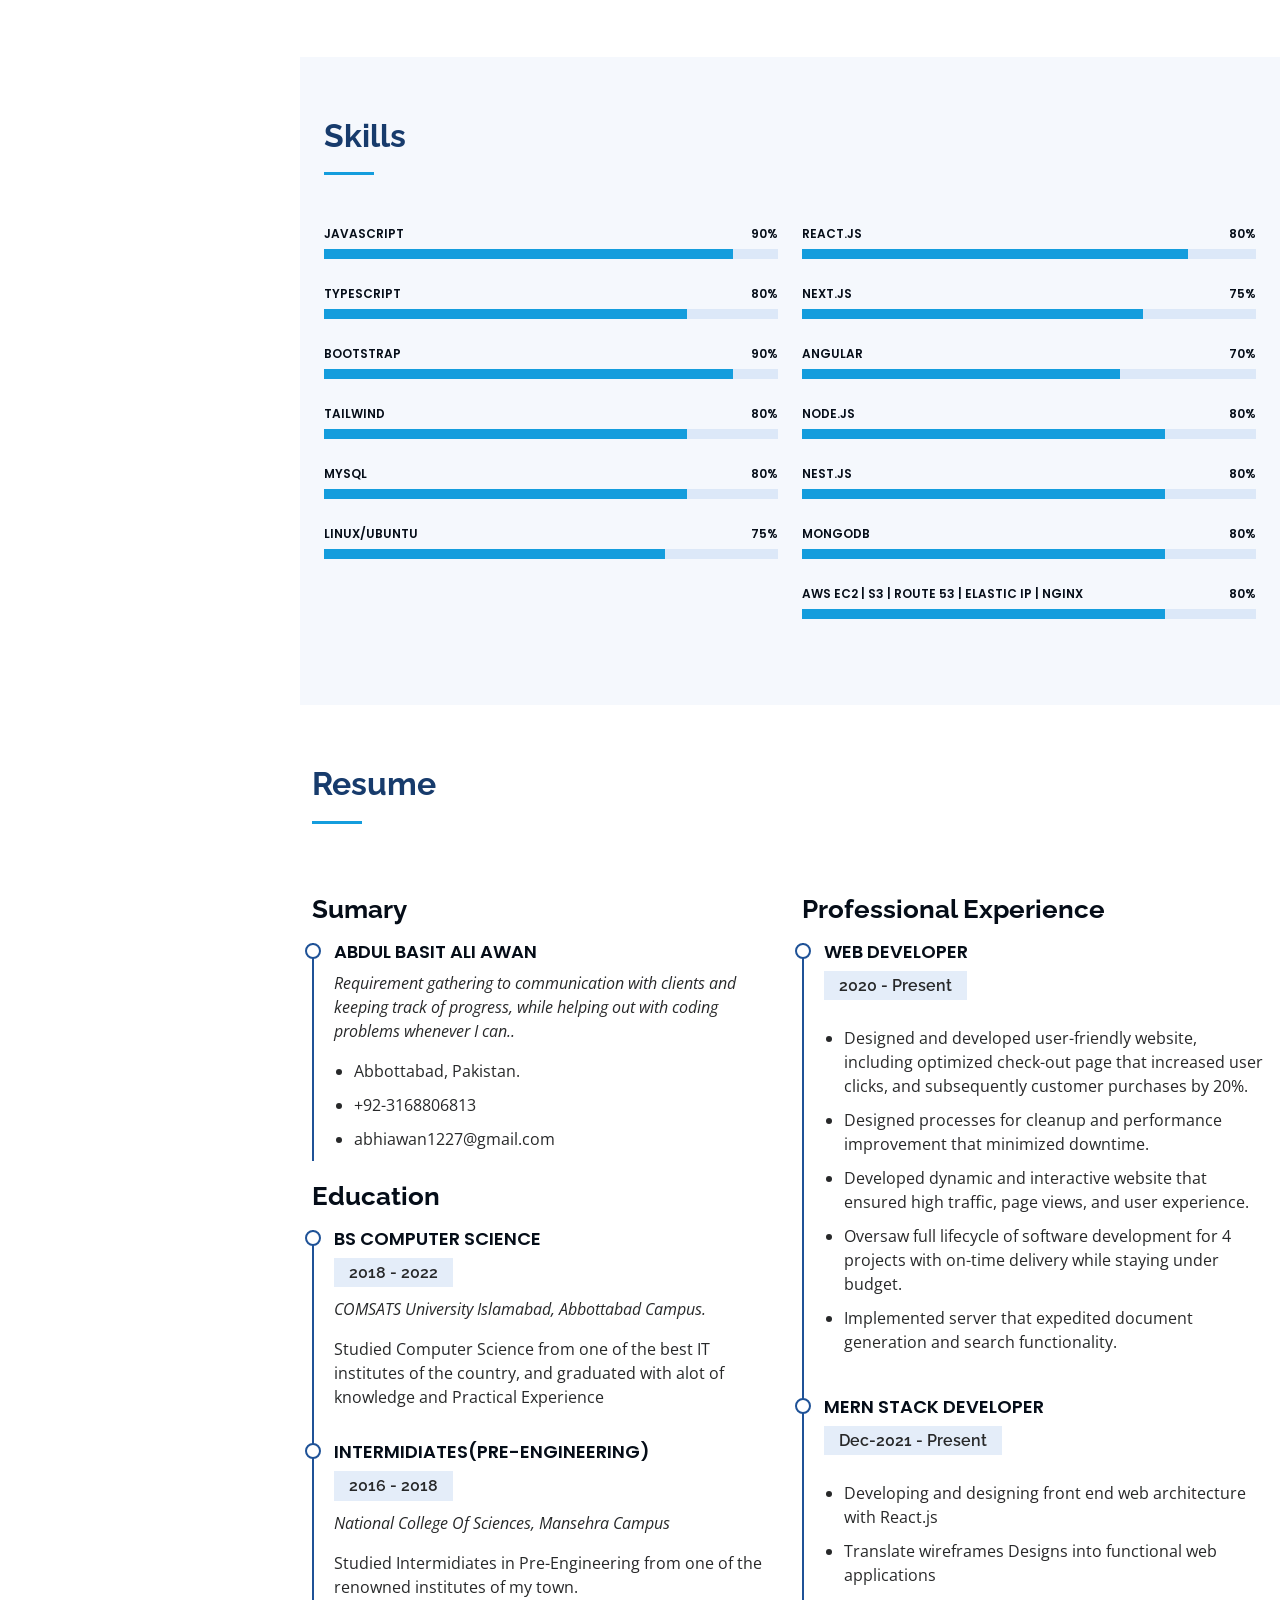
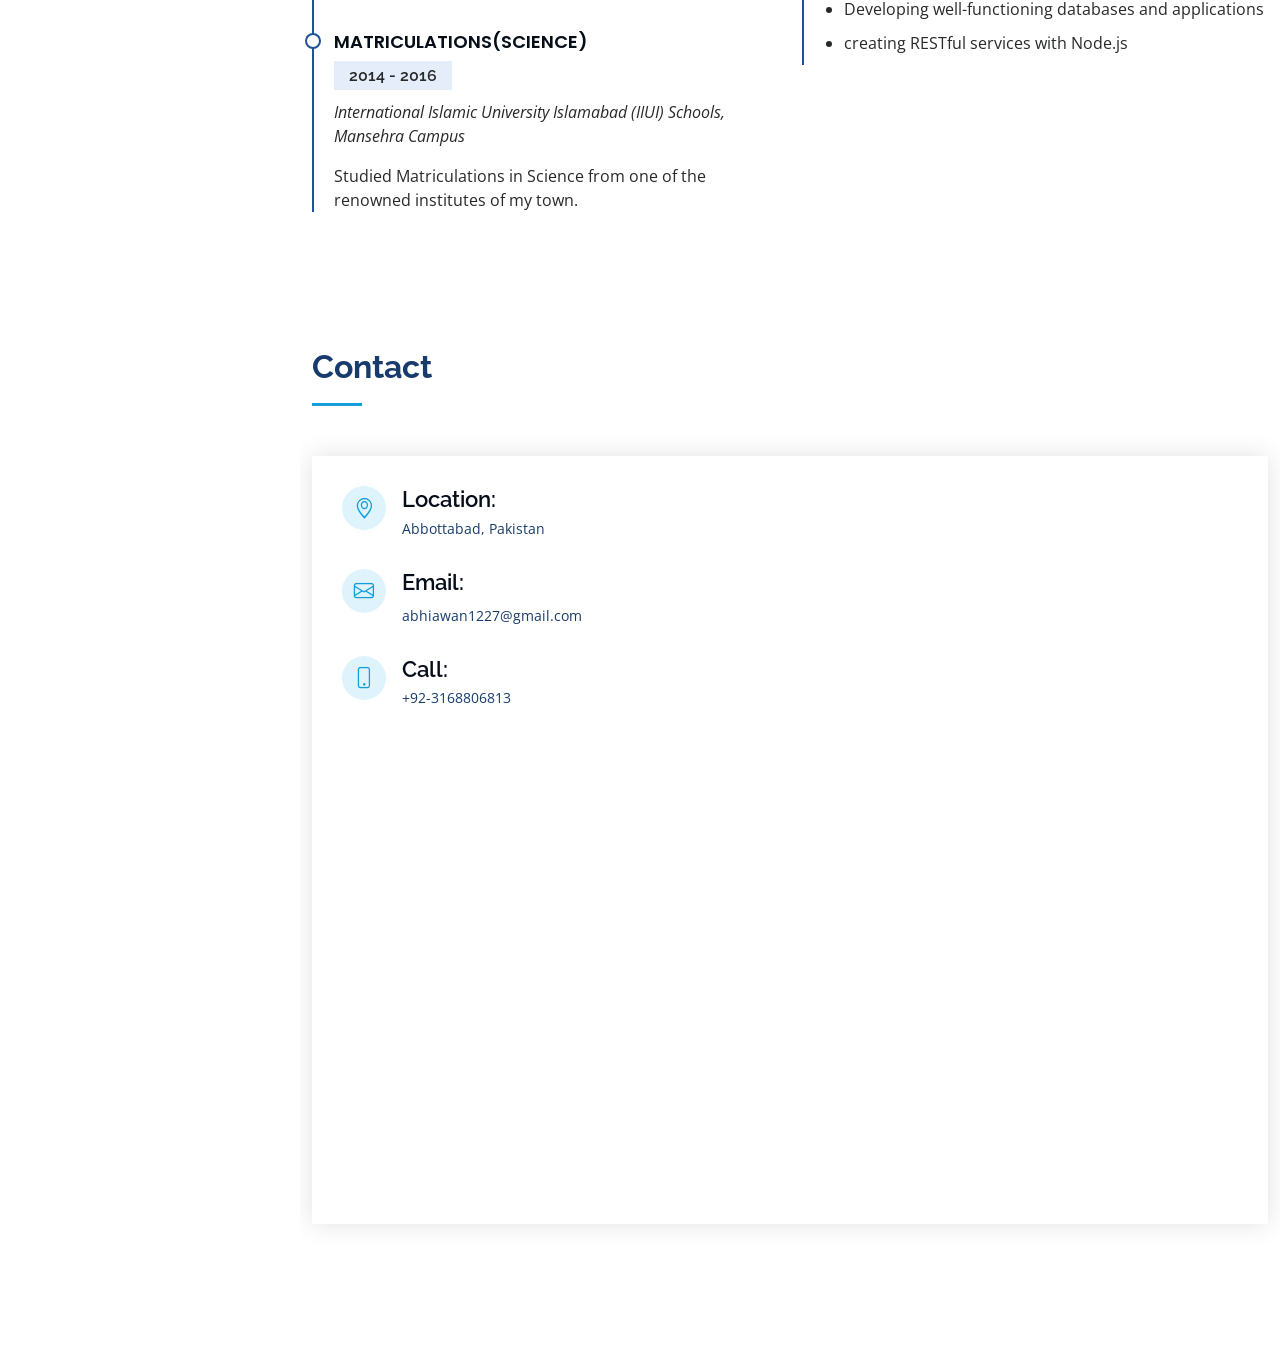
==== commit f0d02420: "Update index.html" ====
--- a/index.html
+++ b/index.html
@@ -148,7 +148,7 @@
             <div class="col-lg-4 col-md-6">
               <div class="count-box">
                 <i class="bi bi-emoji-smile"></i>
-                <span data-purecounter-start="0" data-purecounter-end="4" data-purecounter-duration="1"
+                <span data-purecounter-start="0" data-purecounter-end="9" data-purecounter-duration="1"
                   class="purecounter"></span>
                 <p>Happy Clients</p>
               </div>
@@ -157,7 +157,7 @@
             <div class="col-lg-4 col-md-6 mt-5 mt-md-0">
               <div class="count-box">
                 <i class="bi bi-journal-richtext"></i>
-                <span data-purecounter-start="0" data-purecounter-end="5" data-purecounter-duration="1"
+                <span data-purecounter-start="0" data-purecounter-end="13" data-purecounter-duration="1"
                   class="purecounter"></span>
                 <p>Projects</p>
               </div>
@@ -166,7 +166,7 @@
             <div class="col-lg-4 col-md-6 mt-5 mt-lg-0">
               <div class="count-box">
                 <i class="bi bi-headset"></i>
-                <span data-purecounter-start="0" data-purecounter-end="88" data-purecounter-duration="1"
+                <span data-purecounter-start="0" data-purecounter-end="500" data-purecounter-duration="1"
                   class="purecounter"></span>
                 <p>Hours Of Support</p>
               </div>
@@ -194,7 +194,7 @@
             <div class="col-lg-6">
 
               <div class="progress">
-                <span class="skill">HTML5 <i class="val">90%</i></span>
+                <span class="skill">Javascript <i class="val">90%</i></span>
                 <div class="progress-bar-wrap">
                   <div class="progress-bar" role="progressbar" aria-valuenow="90" aria-valuemin="0" aria-valuemax="100">
                   </div>
@@ -202,7 +202,7 @@
               </div>
 
               <div class="progress">
-                <span class="skill">CSS3 <i class="val">80%</i></span>
+                <span class="skill">Typescript <i class="val">80%</i></span>
                 <div class="progress-bar-wrap">
                   <div class="progress-bar" role="progressbar" aria-valuenow="80" aria-valuemin="0" aria-valuemax="100">
                   </div>
@@ -217,37 +217,56 @@
                 </div>
               </div>
               <div class="progress">
-                <span class="skill">jquery<i class="val">80%</i></span>
-                <div class="progress-bar-wrap">
-                  <div class="progress-bar" role="progressbar" aria-valuenow="80" aria-valuemin="0" aria-valuemax="100">
-                  </div>
-                </div>
-              </div>
-
-
-
+                <span class="skill">Tailwind<i class="val">80%</i></span>
+                <div class="progress-bar-wrap">
+                  <div class="progress-bar" role="progressbar" aria-valuenow="80" aria-valuemin="0" aria-valuemax="100">
+                  </div>
+                </div>
+              </div>
+<div class="progress">
+                <span class="skill">MySql<i class="val">80%</i></span>
+                <div class="progress-bar-wrap">
+                  <div class="progress-bar" role="progressbar" aria-valuenow="80" aria-valuemin="0" aria-valuemax="100">
+                  </div>
+                </div>
+              </div>
+
+<div class="progress">
+                <span class="skill">Linux/Ubuntu<i class="val">75%</i></span>
+                <div class="progress-bar-wrap">
+                  <div class="progress-bar" role="progressbar" aria-valuenow="75" aria-valuemin="0" aria-valuemax="100">
+                  </div>
+                </div>
+              </div>
 
             </div>
 
             <div class="col-lg-6">
 
               <div class="progress">
-                <span class="skill">Javascript <i class="val">80%</i></span>
-                <div class="progress-bar-wrap">
-                  <div class="progress-bar" role="progressbar" aria-valuenow="80" aria-valuemin="0" aria-valuemax="100">
-                  </div>
-                </div>
-              </div>
-
-
-              <div class="progress">
-                <span class="skill">React.js <i class="val">75%</i></span>
+                <span class="skill">React.js <i class="val">80%</i></span>
+                <div class="progress-bar-wrap">
+                  <div class="progress-bar" role="progressbar" aria-valuenow="85" aria-valuemin="0" aria-valuemax="100">
+                  </div>
+                </div>
+              </div>
+
+
+              <div class="progress">
+                <span class="skill">Next.js <i class="val">75%</i></span>
                 <div class="progress-bar-wrap">
                   <div class="progress-bar" role="progressbar" aria-valuenow="75" aria-valuemin="0" aria-valuemax="100">
                   </div>
                 </div>
               </div>
 
+<div class="progress">
+                <span class="skill">Angular <i class="val">70%</i></span>
+                <div class="progress-bar-wrap">
+                  <div class="progress-bar" role="progressbar" aria-valuenow="70" aria-valuemin="0" aria-valuemax="100">
+                  </div>
+                </div>
+              </div>
 
               <div class="progress">
                 <span class="skill">Node.js <i class="val">80%</i></span>
@@ -257,13 +276,26 @@
                 </div>
               </div>
               <div class="progress">
+                <span class="skill">Nest.js <i class="val">80%</i></span>
+                <div class="progress-bar-wrap">
+                  <div class="progress-bar" role="progressbar" aria-valuenow="80" aria-valuemin="0" aria-valuemax="100">
+                  </div>
+                </div>
+              </div>
+<div class="progress">
                 <span class="skill">MongoDB <i class="val">80%</i></span>
                 <div class="progress-bar-wrap">
                   <div class="progress-bar" role="progressbar" aria-valuenow="80" aria-valuemin="0" aria-valuemax="100">
                   </div>
                 </div>
               </div>
-
+<div class="progress">
+                <span class="skill">AWS EC2 | S3 | Route 53 | Elastic IP | Nginx <i class="val">80%</i></span>
+                <div class="progress-bar-wrap">
+                  <div class="progress-bar" role="progressbar" aria-valuenow="80" aria-valuemin="0" aria-valuemax="100">
+                  </div>
+                </div>
+              </div>
             </div>
 
           </div>
@@ -421,4 +453,4 @@
 
 </body>
 
-</html>+</html>
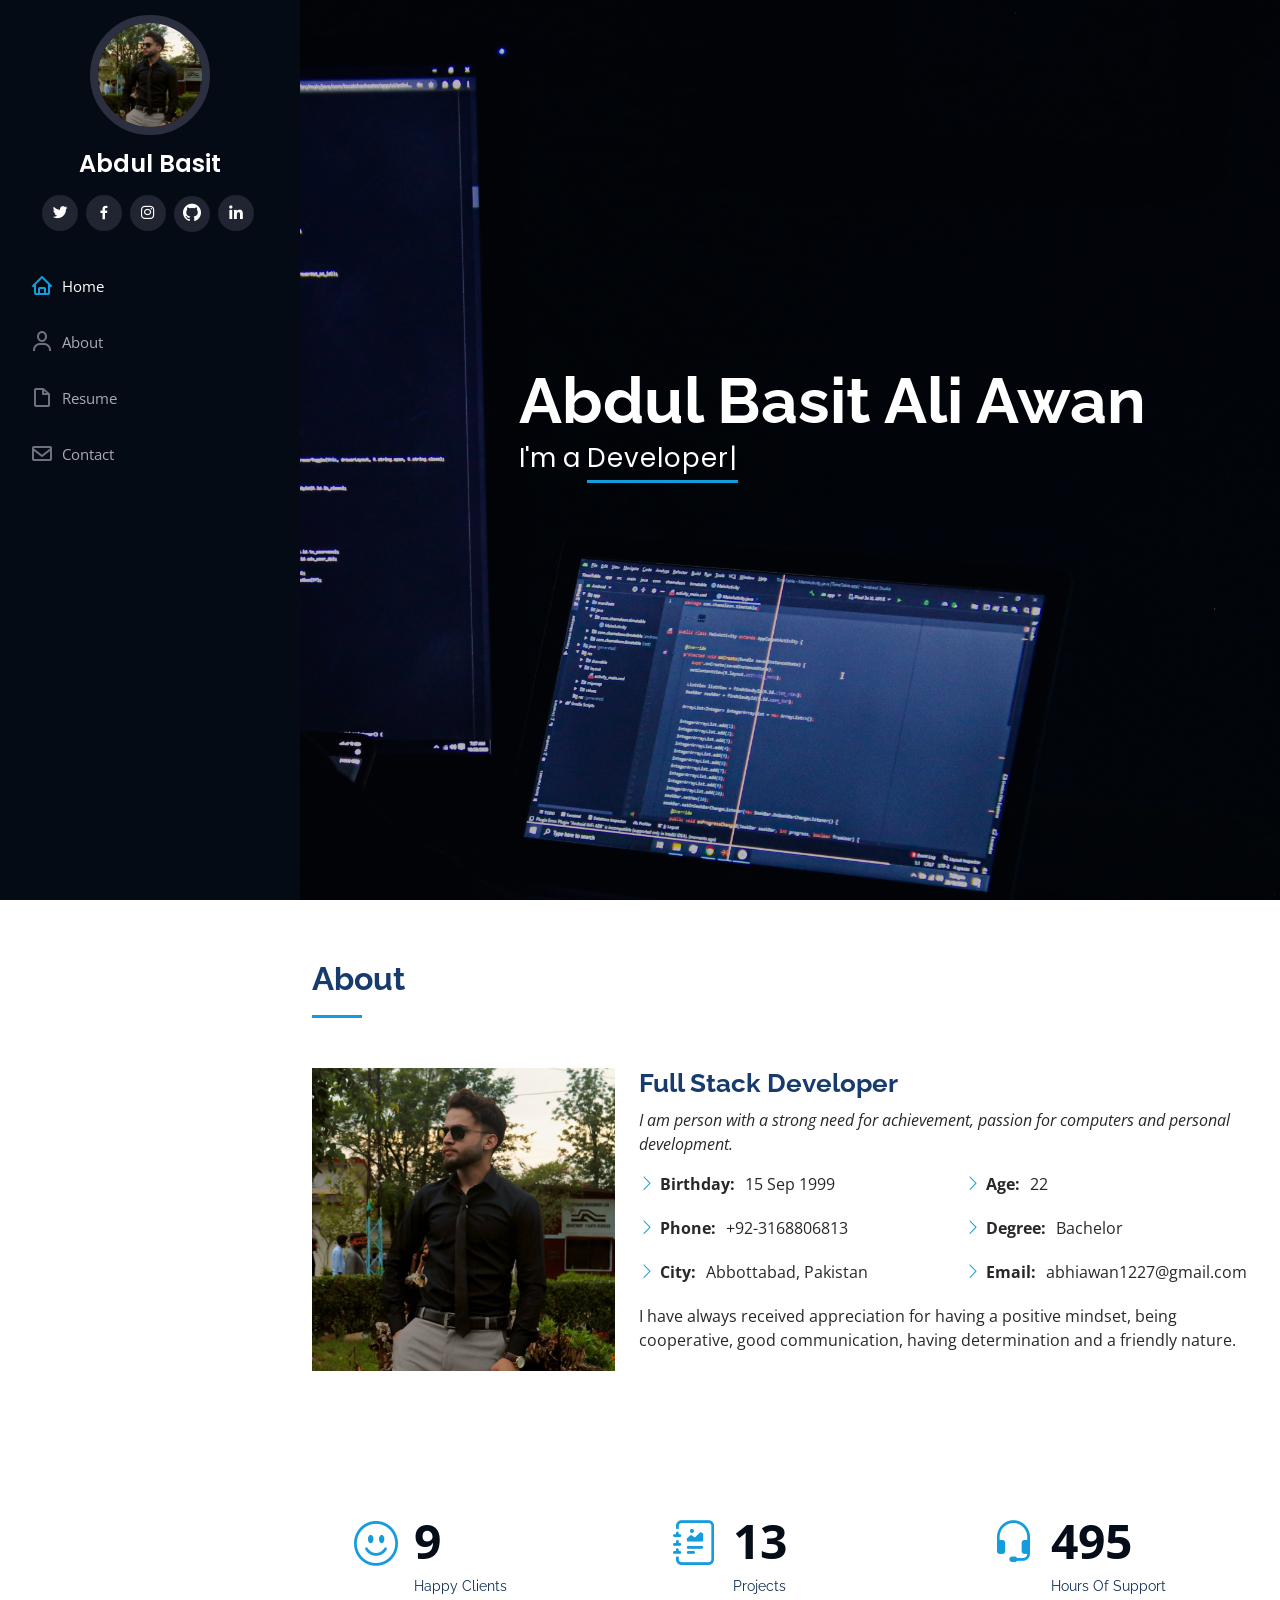
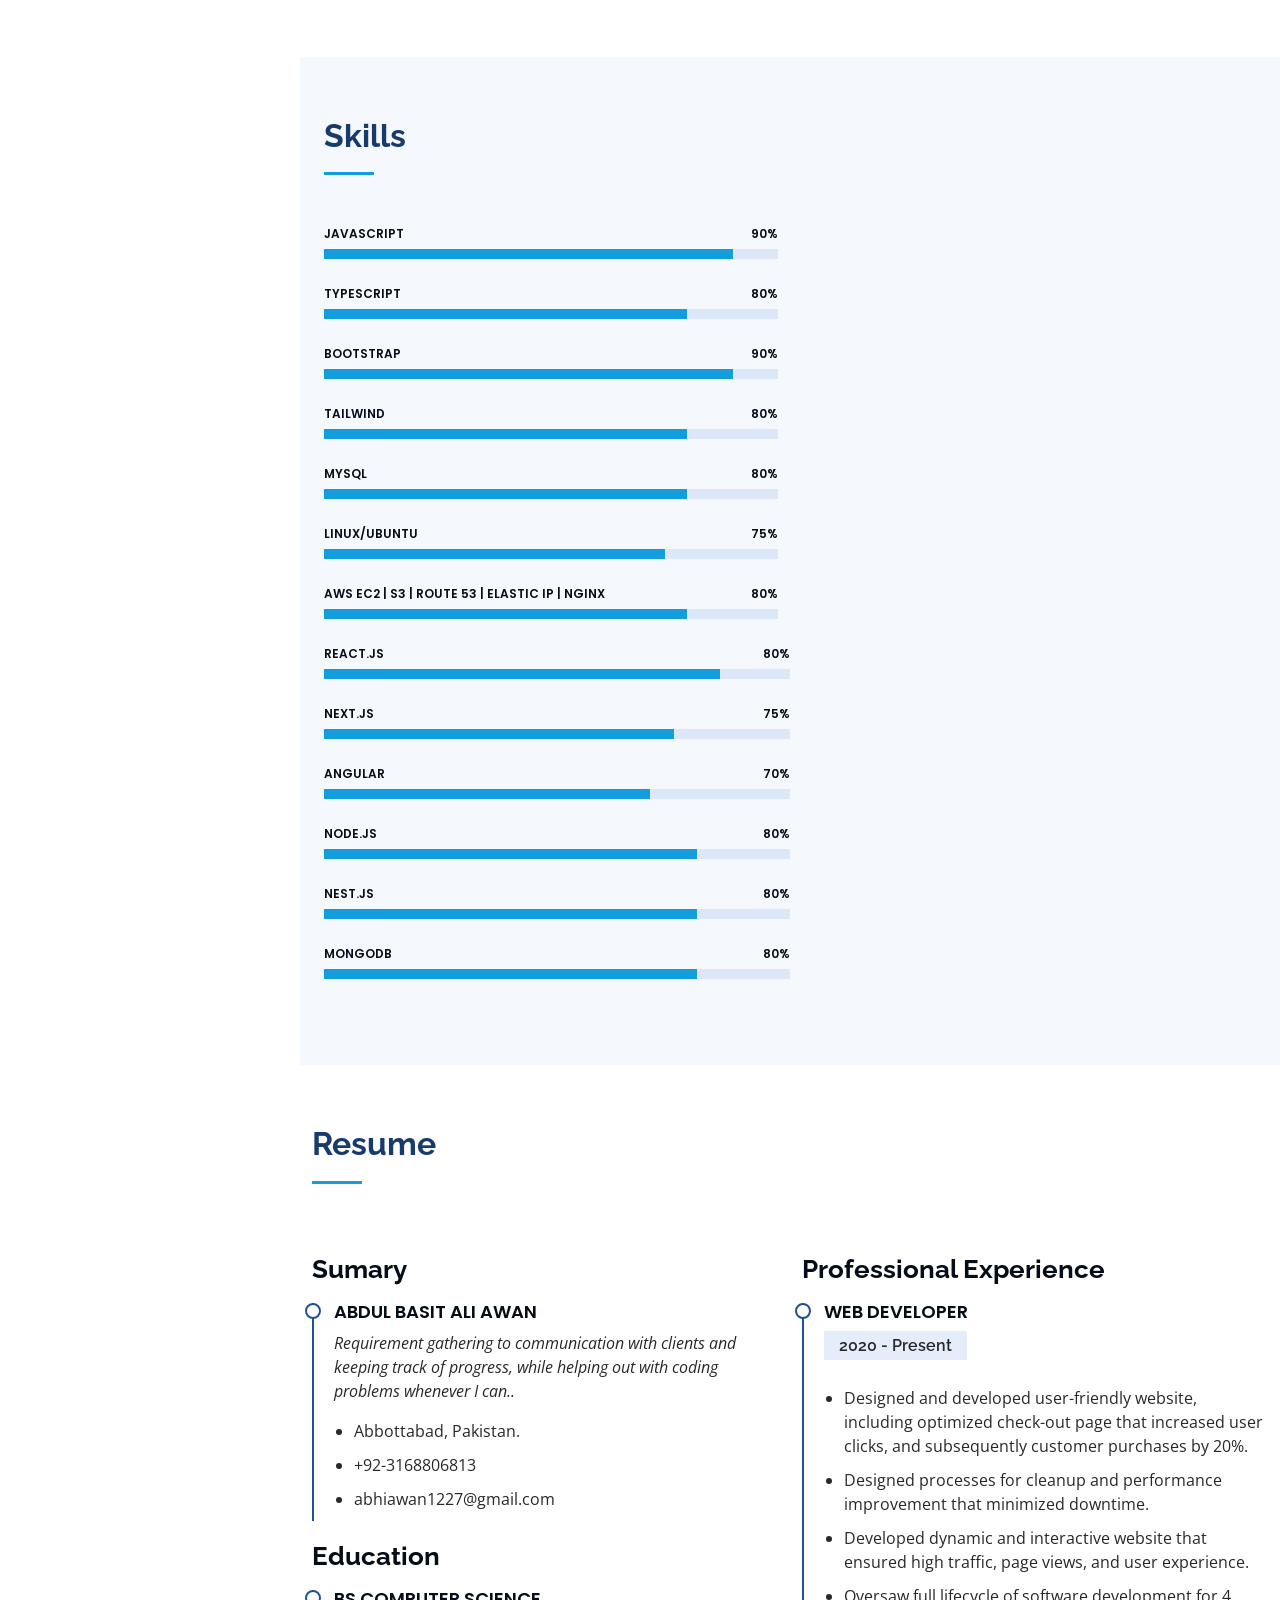
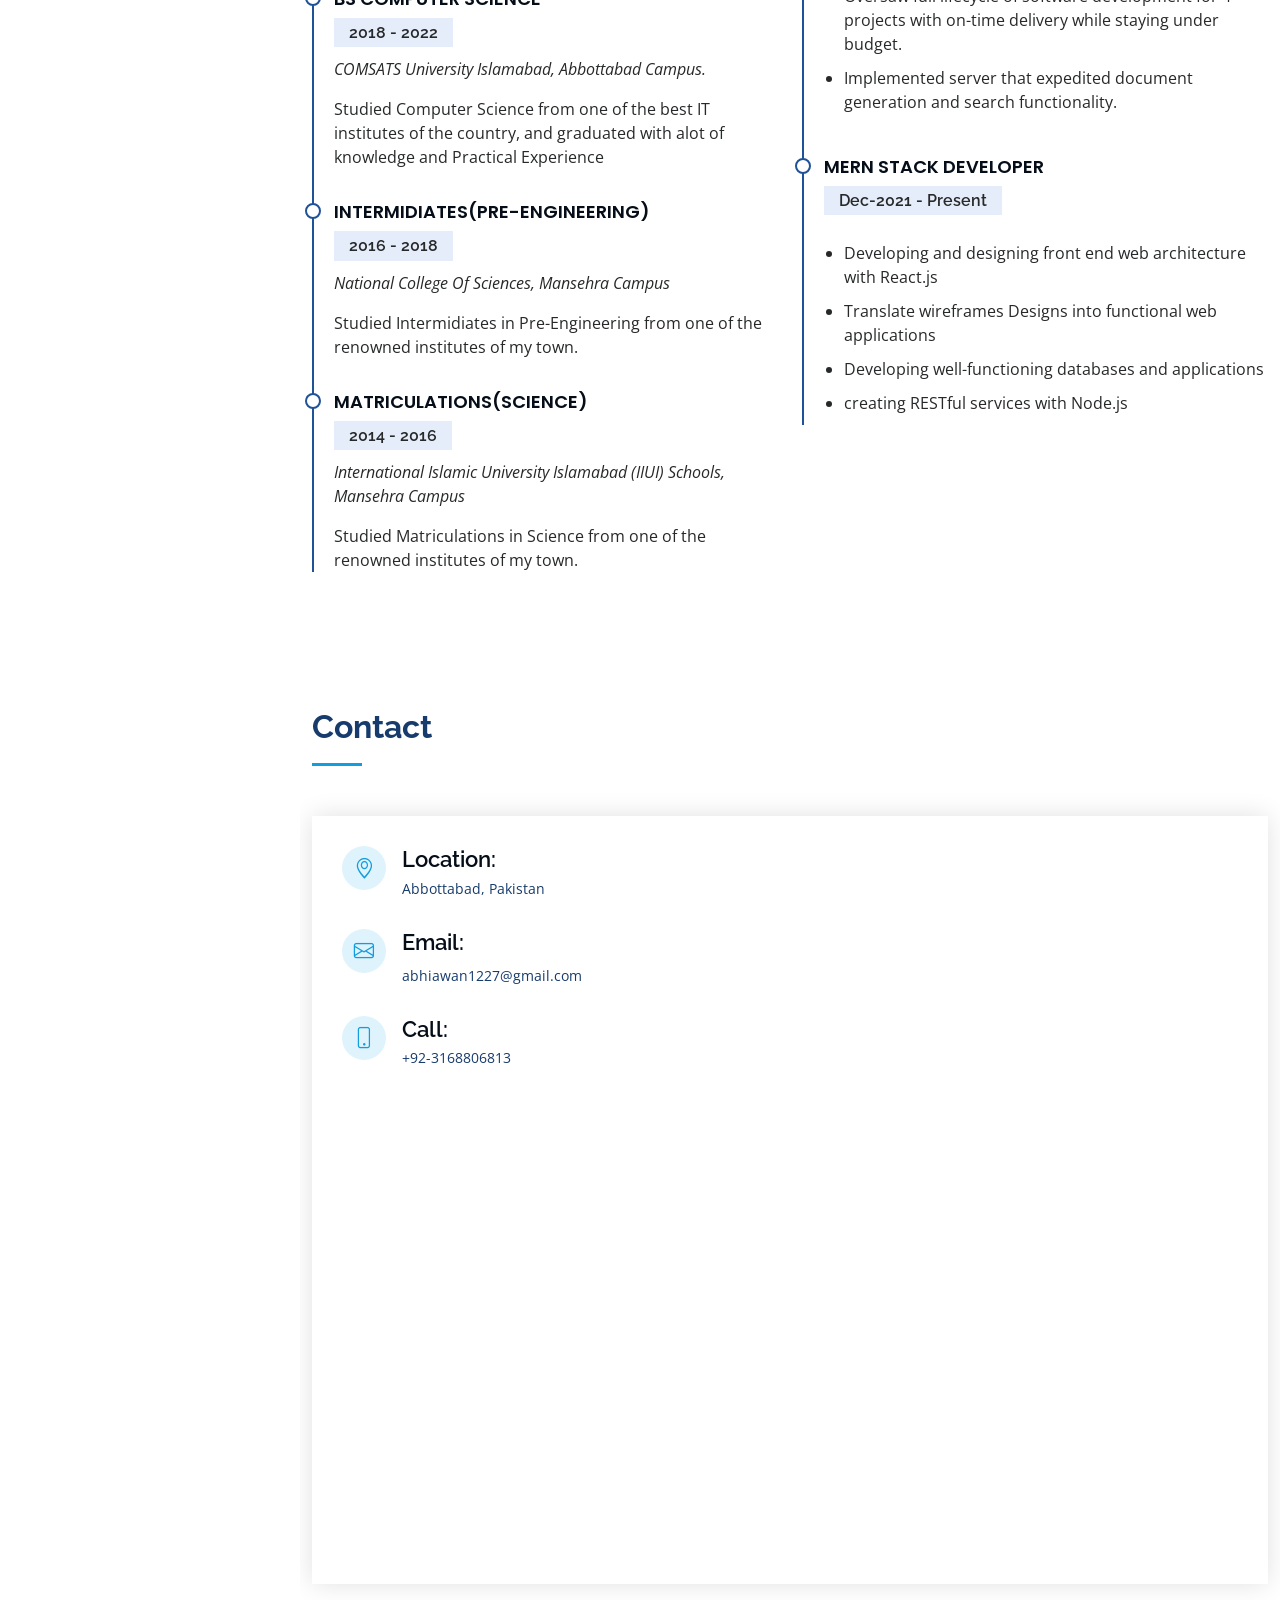
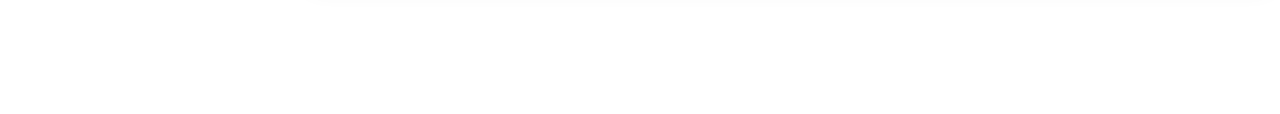
==== commit 86392a51: "Update index.html" ====
--- a/index.html
+++ b/index.html
@@ -238,6 +238,14 @@
                   </div>
                 </div>
               </div>
+<div class="progress">
+                <span class="skill">AWS EC2 | S3 | Route 53 | Elastic IP | Nginx <i class="val">80%</i></span>
+                <div class="progress-bar-wrap">
+                  <div class="progress-bar" role="progressbar" aria-valuenow="80" aria-valuemin="0" aria-valuemax="100">
+                  </div>
+                </div>
+              </div>
+            </div>
 
             </div>
 
@@ -289,14 +297,7 @@
                   </div>
                 </div>
               </div>
-<div class="progress">
-                <span class="skill">AWS EC2 | S3 | Route 53 | Elastic IP | Nginx <i class="val">80%</i></span>
-                <div class="progress-bar-wrap">
-                  <div class="progress-bar" role="progressbar" aria-valuenow="80" aria-valuemin="0" aria-valuemax="100">
-                  </div>
-                </div>
-              </div>
-            </div>
+
 
           </div>
 
